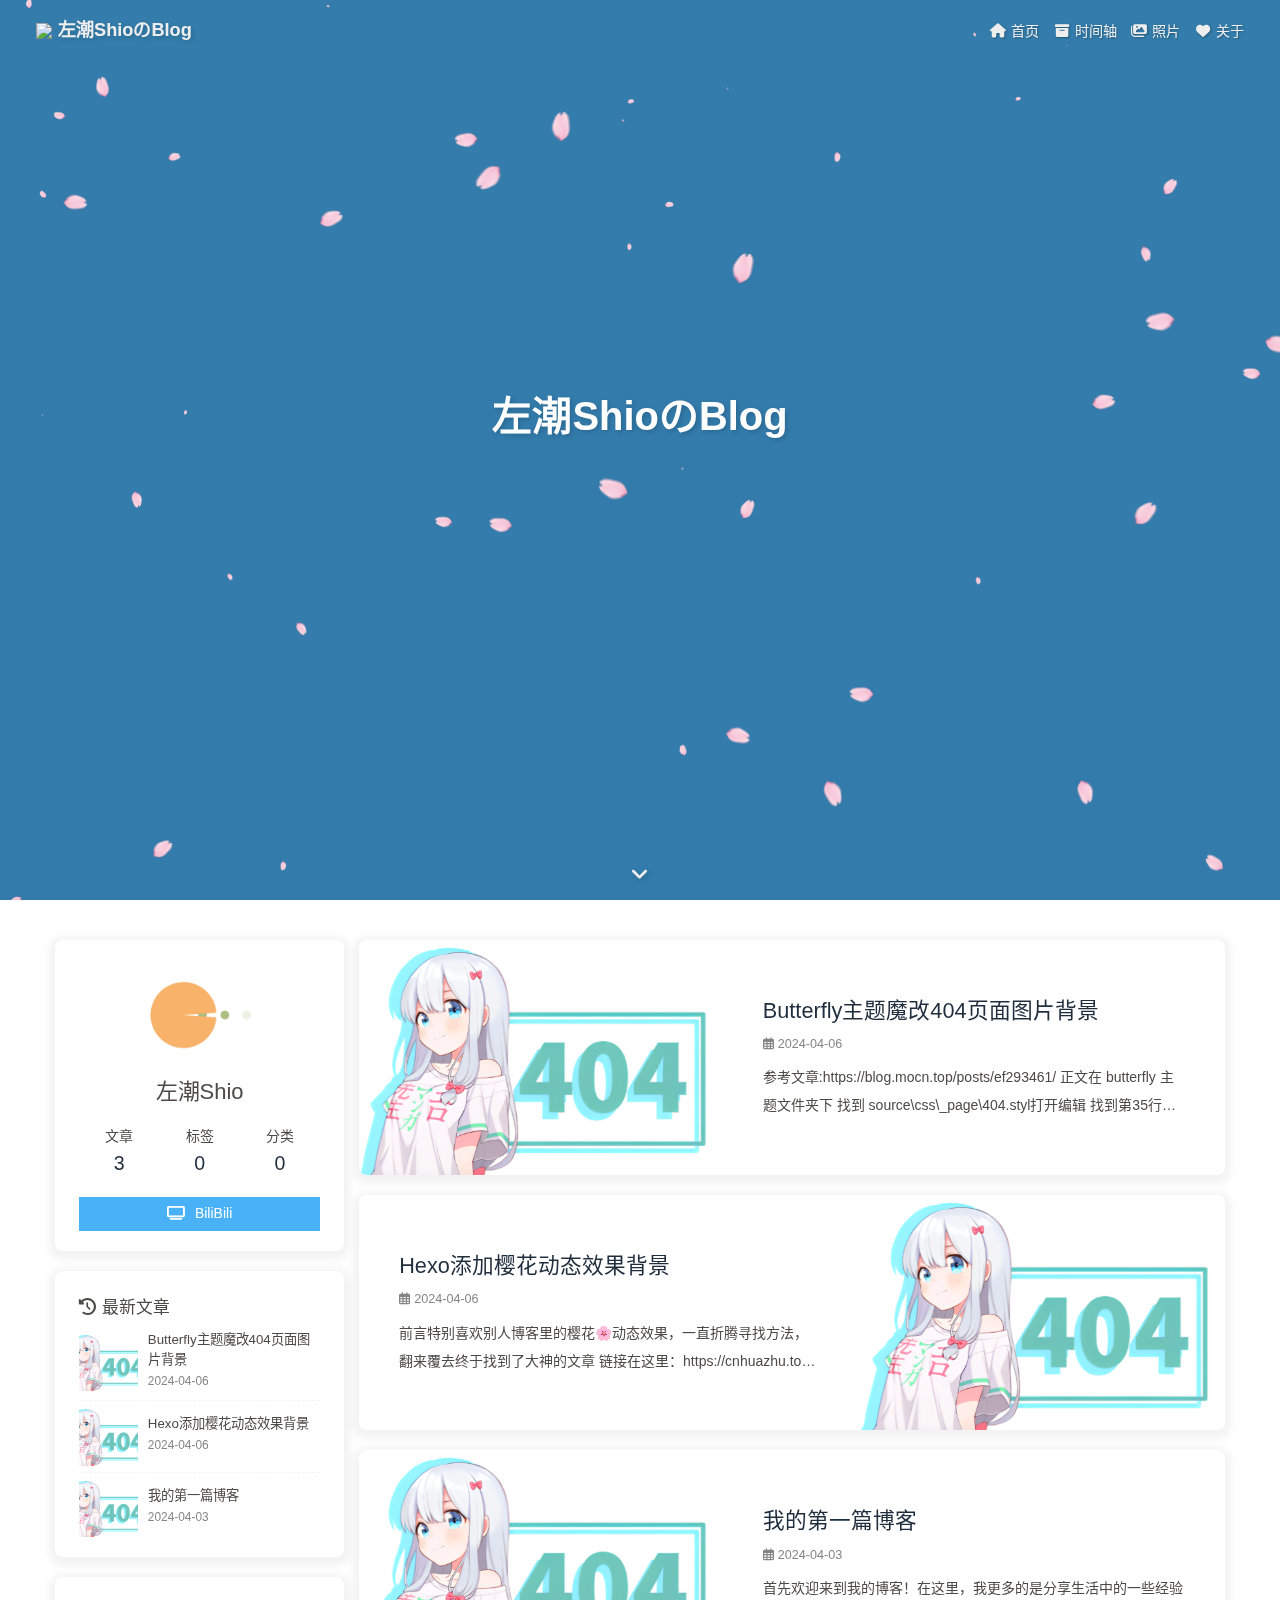
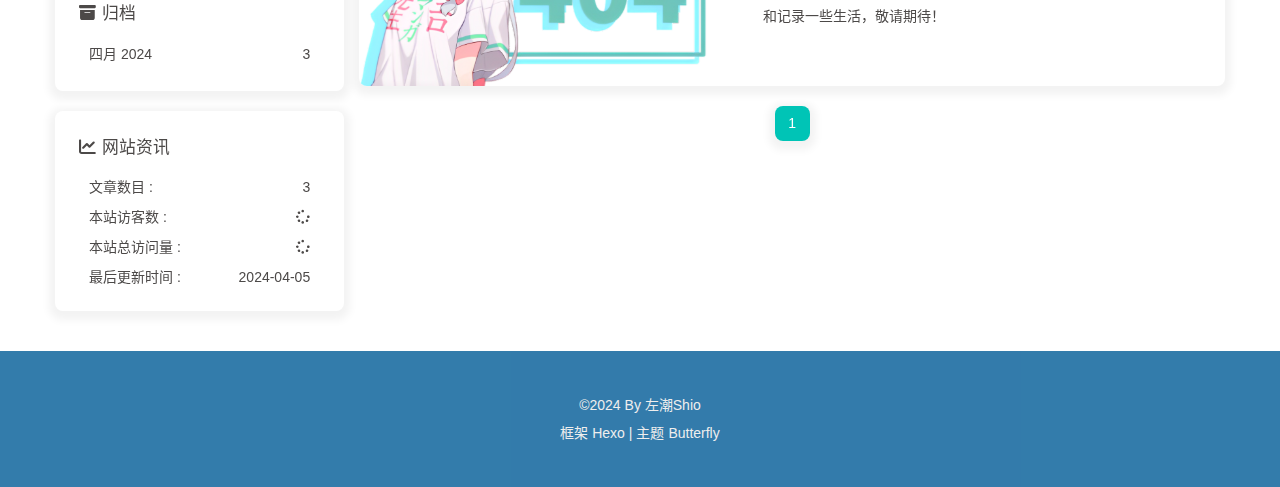
==== index.html @ baeac996 "Site updated: 2024-04-06 02:06:39" ====
<!DOCTYPE html><html lang="zh-CN" data-theme="light"><head><meta charset="UTF-8"><meta http-equiv="X-UA-Compatible" content="IE=edge"><meta name="viewport" content="width=device-width, initial-scale=1.0,viewport-fit=cover"><title>左潮ShioのBlog</title><meta name="author" content="左潮Shio"><meta name="copyright" content="左潮Shio"><meta name="format-detection" content="telephone=no"><meta name="theme-color" content="#ffffff"><meta property="og:type" content="website">
<meta property="og:title" content="左潮ShioのBlog">
<meta property="og:url" content="https://blog.zclove.top/index.html">
<meta property="og:site_name" content="左潮ShioのBlog">
<meta property="og:locale" content="zh_CN">
<meta property="og:image" content="https://cdn.jsdelivr.net/gh/zuochao44/blogimage@main/img/avatar2.jpg">
<meta property="article:author" content="左潮Shio">
<meta name="twitter:card" content="summary">
<meta name="twitter:image" content="https://cdn.jsdelivr.net/gh/zuochao44/blogimage@main/img/avatar2.jpg"><link rel="shortcut icon" href="https://cdn.jsdelivr.net/gh/zuochao44/blogimage@main/img/avatar.jpg"><link rel="canonical" href="https://blog.zclove.top/index.html"><link rel="preconnect" href="//cdn.jsdelivr.net"/><link rel="preconnect" href="//busuanzi.ibruce.info"/><link rel="stylesheet" href="/css/index.css?v=4.13.0"><link rel="stylesheet" href="https://cdn.jsdelivr.net/npm/@fortawesome/fontawesome-free@6.5.1/css/all.min.css"><link rel="stylesheet" href="https://cdn.jsdelivr.net/npm/@fancyapps/ui@5.0.33/dist/fancybox/fancybox.min.css" media="print" onload="this.media='all'"><script>const GLOBAL_CONFIG = {
  root: '/',
  algolia: undefined,
  localSearch: undefined,
  translate: undefined,
  noticeOutdate: undefined,
  highlight: {"plugin":"highlight.js","highlightCopy":true,"highlightLang":true,"highlightHeightLimit":false},
  copy: {
    success: '复制成功',
    error: '复制错误',
    noSupport: '浏览器不支持'
  },
  relativeDate: {
    homepage: false,
    post: false
  },
  runtime: '',
  dateSuffix: {
    just: '刚刚',
    min: '分钟前',
    hour: '小时前',
    day: '天前',
    month: '个月前'
  },
  copyright: undefined,
  lightbox: 'fancybox',
  Snackbar: undefined,
  infinitegrid: {
    js: 'https://cdn.jsdelivr.net/npm/@egjs/infinitegrid@4.11.1/dist/infinitegrid.min.js',
    buttonText: '加载更多'
  },
  isPhotoFigcaption: false,
  islazyload: false,
  isAnchor: false,
  percent: {
    toc: true,
    rightside: false,
  },
  autoDarkmode: false
}</script><script id="config-diff">var GLOBAL_CONFIG_SITE = {
  title: '左潮ShioのBlog',
  isPost: false,
  isHome: true,
  isHighlightShrink: false,
  isToc: false,
  postUpdate: '2024-04-06 02:06:10'
}</script><script>(win=>{
      win.saveToLocal = {
        set: (key, value, ttl) => {
          if (ttl === 0) return
          const now = Date.now()
          const expiry = now + ttl * 86400000
          const item = {
            value,
            expiry
          }
          localStorage.setItem(key, JSON.stringify(item))
        },
      
        get: key => {
          const itemStr = localStorage.getItem(key)
      
          if (!itemStr) {
            return undefined
          }
          const item = JSON.parse(itemStr)
          const now = Date.now()
      
          if (now > item.expiry) {
            localStorage.removeItem(key)
            return undefined
          }
          return item.value
        }
      }
    
      win.getScript = (url, attr = {}) => new Promise((resolve, reject) => {
        const script = document.createElement('script')
        script.src = url
        script.async = true
        script.onerror = reject
        script.onload = script.onreadystatechange = function() {
          const loadState = this.readyState
          if (loadState && loadState !== 'loaded' && loadState !== 'complete') return
          script.onload = script.onreadystatechange = null
          resolve()
        }

        Object.keys(attr).forEach(key => {
          script.setAttribute(key, attr[key])
        })

        document.head.appendChild(script)
      })
    
      win.getCSS = (url, id = false) => new Promise((resolve, reject) => {
        const link = document.createElement('link')
        link.rel = 'stylesheet'
        link.href = url
        if (id) link.id = id
        link.onerror = reject
        link.onload = link.onreadystatechange = function() {
          const loadState = this.readyState
          if (loadState && loadState !== 'loaded' && loadState !== 'complete') return
          link.onload = link.onreadystatechange = null
          resolve()
        }
        document.head.appendChild(link)
      })
    
      win.activateDarkMode = () => {
        document.documentElement.setAttribute('data-theme', 'dark')
        if (document.querySelector('meta[name="theme-color"]') !== null) {
          document.querySelector('meta[name="theme-color"]').setAttribute('content', '#0d0d0d')
        }
      }
      win.activateLightMode = () => {
        document.documentElement.setAttribute('data-theme', 'light')
        if (document.querySelector('meta[name="theme-color"]') !== null) {
          document.querySelector('meta[name="theme-color"]').setAttribute('content', '#ffffff')
        }
      }
      const t = saveToLocal.get('theme')
    
        if (t === 'dark') activateDarkMode()
        else if (t === 'light') activateLightMode()
      
      const asideStatus = saveToLocal.get('aside-status')
      if (asideStatus !== undefined) {
        if (asideStatus === 'hide') {
          document.documentElement.classList.add('hide-aside')
        } else {
          document.documentElement.classList.remove('hide-aside')
        }
      }
    
      const detectApple = () => {
        if(/iPad|iPhone|iPod|Macintosh/.test(navigator.userAgent)){
          document.documentElement.classList.add('apple')
        }
      }
      detectApple()
    })(window)</script><meta name="generator" content="Hexo 7.1.1"></head><body><div id="web_bg"></div><div id="sidebar"><div id="menu-mask"></div><div id="sidebar-menus"><div class="avatar-img is-center"><img src="https://cdn.jsdelivr.net/gh/zuochao44/blogimage@main/img/avatar2.jpg" onerror="onerror=null;src='/img/friend_404.gif'" alt="avatar"/></div><div class="sidebar-site-data site-data is-center"><a href="/archives/"><div class="headline">文章</div><div class="length-num">3</div></a><a href="/tags/"><div class="headline">标签</div><div class="length-num">0</div></a><a href="/categories/"><div class="headline">分类</div><div class="length-num">0</div></a></div><hr class="custom-hr"/><div class="menus_items"><div class="menus_item"><a class="site-page" href="/"><i class="fa-fw fas fa-home"></i><span> 首页</span></a></div><div class="menus_item"><a class="site-page" href="/archives/"><i class="fa-fw fas fa-archive"></i><span> 时间轴</span></a></div><div class="menus_item"><a class="site-page" href="/Gallery/"><i class="fa-fw fas fa-images"></i><span> 照片</span></a></div><div class="menus_item"><a class="site-page" href="/about/"><i class="fa-fw fas fa-heart"></i><span> 关于</span></a></div></div></div></div><div class="page" id="body-wrap"><header class="full_page" id="page-header" style="background-image: url('https://t.mwm.moe/ycy')"><nav id="nav"><span id="blog-info"><a href="/" title="左潮ShioのBlog"><img class="site-icon" src="https://cdn.jsdelivr.net/gh/zuochao44/blogimage@main/img/avatar.jpg"/><span class="site-name">左潮ShioのBlog</span></a></span><div id="menus"><div class="menus_items"><div class="menus_item"><a class="site-page" href="/"><i class="fa-fw fas fa-home"></i><span> 首页</span></a></div><div class="menus_item"><a class="site-page" href="/archives/"><i class="fa-fw fas fa-archive"></i><span> 时间轴</span></a></div><div class="menus_item"><a class="site-page" href="/Gallery/"><i class="fa-fw fas fa-images"></i><span> 照片</span></a></div><div class="menus_item"><a class="site-page" href="/about/"><i class="fa-fw fas fa-heart"></i><span> 关于</span></a></div></div><div id="toggle-menu"><a class="site-page" href="javascript:void(0);"><i class="fas fa-bars fa-fw"></i></a></div></div></nav><div id="site-info"><h1 id="site-title">左潮ShioのBlog</h1><div id="site-subtitle"><span id="subtitle"></span></div></div><div id="scroll-down"><i class="fas fa-angle-down scroll-down-effects"></i></div></header><main class="layout" id="content-inner"><div class="recent-posts" id="recent-posts"><div class="recent-post-item"><div class="post_cover left"><a href="/2024/04/06/2024-04-06-Butterfly%E4%B8%BB%E9%A2%98%E9%AD%94%E6%94%B9404%E9%A1%B5%E9%9D%A2%E5%9B%BE%E7%89%87%E8%83%8C%E6%99%AF/" title="Butterfly主题魔改404页面图片背景"><img class="post-bg" src="https://cdn.jsdelivr.net/gh/zuochao44/blogimage@main/img/404.png" onerror="this.onerror=null;this.src='/img/404.png'" alt="Butterfly主题魔改404页面图片背景"></a></div><div class="recent-post-info"><a class="article-title" href="/2024/04/06/2024-04-06-Butterfly%E4%B8%BB%E9%A2%98%E9%AD%94%E6%94%B9404%E9%A1%B5%E9%9D%A2%E5%9B%BE%E7%89%87%E8%83%8C%E6%99%AF/" title="Butterfly主题魔改404页面图片背景">Butterfly主题魔改404页面图片背景</a><div class="article-meta-wrap"><span class="post-meta-date"><i class="far fa-calendar-alt"></i><span class="article-meta-label">发表于</span><time datetime="2024-04-05T17:08:50.000Z" title="发表于 2024-04-06 01:08:50">2024-04-06</time></span></div><div class="content">参考文章:https://blog.mocn.top/posts/ef293461/
正文在 butterfly 主题文件夹下 找到 source\css\_page\404.styl打开编辑
找到第35行将 background-color: $theme-color改为 background-color: #ffffff
然后在\themes\butterfly\source\img中插入图片https://cdn.jsdelivr.net/gh/zuochao44/blogimage@main/img/404.png，命名为404

随后回到butterfly 主题_config.yml下，修改图片地址
1234error_404:  enable: true  subtitle: &#x27;Page Not Found&#x27;  background: /img/404.png

大功告成！
</div></div></div><div class="recent-post-item"><div class="post_cover right"><a href="/2024/04/06/2024-04-06-Hexo%E6%B7%BB%E5%8A%A0%E6%A8%B1%E8%8A%B1%E5%8A%A8%E6%80%81%E6%95%88%E6%9E%9C%E8%83%8C%E6%99%AF/" title="Hexo添加樱花动态效果背景"><img class="post-bg" src="https://tc.mwm.moe/i/1/2023/10/28/653c6dfc085ee.webp" onerror="this.onerror=null;this.src='/img/404.png'" alt="Hexo添加樱花动态效果背景"></a></div><div class="recent-post-info"><a class="article-title" href="/2024/04/06/2024-04-06-Hexo%E6%B7%BB%E5%8A%A0%E6%A8%B1%E8%8A%B1%E5%8A%A8%E6%80%81%E6%95%88%E6%9E%9C%E8%83%8C%E6%99%AF/" title="Hexo添加樱花动态效果背景">Hexo添加樱花动态效果背景</a><div class="article-meta-wrap"><span class="post-meta-date"><i class="far fa-calendar-alt"></i><span class="article-meta-label">发表于</span><time datetime="2024-04-05T16:10:50.000Z" title="发表于 2024-04-06 00:10:50">2024-04-06</time></span></div><div class="content">前言特别喜欢别人博客里的樱花🌸动态效果，一直折腾寻找方法，翻来覆去终于找到了大神的文章
链接在这里：https://cnhuazhu.top
操作在\themes\butterfly\source\js路径下创建一个sakura.js文件，在文件中添加如下代码：
[base64] stop, staticx;v ...</div></div></div><div class="recent-post-item"><div class="post_cover left"><a href="/2024/04/03/2024-04-03-%E6%88%91%E7%9A%84%E7%AC%AC%E4%B8%80%E7%AF%87%E5%8D%9A%E5%AE%A2/" title="我的第一篇博客"><img class="post-bg" src="https://tc.mwm.moe/i/1/2023/10/28/653c6e52b8a96.webp" onerror="this.onerror=null;this.src='/img/404.png'" alt="我的第一篇博客"></a></div><div class="recent-post-info"><a class="article-title" href="/2024/04/03/2024-04-03-%E6%88%91%E7%9A%84%E7%AC%AC%E4%B8%80%E7%AF%87%E5%8D%9A%E5%AE%A2/" title="我的第一篇博客">我的第一篇博客</a><div class="article-meta-wrap"><span class="post-meta-date"><i class="far fa-calendar-alt"></i><span class="article-meta-label">发表于</span><time datetime="2024-04-03T08:34:50.000Z" title="发表于 2024-04-03 16:34:50">2024-04-03</time></span></div><div class="content">首先欢迎来到我的博客！在这里，我更多的是分享生活中的一些经验和记录一些生活，敬请期待！
</div></div></div><nav id="pagination"><div class="pagination"><span class="page-number current">1</span></div></nav></div><div class="aside-content" id="aside-content"><div class="card-widget card-info"><div class="is-center"><div class="avatar-img"><img src="https://cdn.jsdelivr.net/gh/zuochao44/blogimage@main/img/avatar2.jpg" onerror="this.onerror=null;this.src='/img/friend_404.gif'" alt="avatar"/></div><div class="author-info__name">左潮Shio</div><div class="author-info__description"></div></div><div class="card-info-data site-data is-center"><a href="/archives/"><div class="headline">文章</div><div class="length-num">3</div></a><a href="/tags/"><div class="headline">标签</div><div class="length-num">0</div></a><a href="/categories/"><div class="headline">分类</div><div class="length-num">0</div></a></div><a id="card-info-btn" target="_blank" rel="noopener" href="https://space.bilibili.com/3493118852729680"><i class="fa-solid fa-tv"></i><span>BiliBili</span></a></div><div class="sticky_layout"><div class="card-widget card-recent-post"><div class="item-headline"><i class="fas fa-history"></i><span>最新文章</span></div><div class="aside-list"><div class="aside-list-item"><a class="thumbnail" href="/2024/04/06/2024-04-06-Butterfly%E4%B8%BB%E9%A2%98%E9%AD%94%E6%94%B9404%E9%A1%B5%E9%9D%A2%E5%9B%BE%E7%89%87%E8%83%8C%E6%99%AF/" title="Butterfly主题魔改404页面图片背景"><img src="https://cdn.jsdelivr.net/gh/zuochao44/blogimage@main/img/404.png" onerror="this.onerror=null;this.src='/img/404.png'" alt="Butterfly主题魔改404页面图片背景"/></a><div class="content"><a class="title" href="/2024/04/06/2024-04-06-Butterfly%E4%B8%BB%E9%A2%98%E9%AD%94%E6%94%B9404%E9%A1%B5%E9%9D%A2%E5%9B%BE%E7%89%87%E8%83%8C%E6%99%AF/" title="Butterfly主题魔改404页面图片背景">Butterfly主题魔改404页面图片背景</a><time datetime="2024-04-05T17:08:50.000Z" title="发表于 2024-04-06 01:08:50">2024-04-06</time></div></div><div class="aside-list-item"><a class="thumbnail" href="/2024/04/06/2024-04-06-Hexo%E6%B7%BB%E5%8A%A0%E6%A8%B1%E8%8A%B1%E5%8A%A8%E6%80%81%E6%95%88%E6%9E%9C%E8%83%8C%E6%99%AF/" title="Hexo添加樱花动态效果背景"><img src="https://tc.mwm.moe/i/1/2023/10/28/653c6dfc085ee.webp" onerror="this.onerror=null;this.src='/img/404.png'" alt="Hexo添加樱花动态效果背景"/></a><div class="content"><a class="title" href="/2024/04/06/2024-04-06-Hexo%E6%B7%BB%E5%8A%A0%E6%A8%B1%E8%8A%B1%E5%8A%A8%E6%80%81%E6%95%88%E6%9E%9C%E8%83%8C%E6%99%AF/" title="Hexo添加樱花动态效果背景">Hexo添加樱花动态效果背景</a><time datetime="2024-04-05T16:10:50.000Z" title="发表于 2024-04-06 00:10:50">2024-04-06</time></div></div><div class="aside-list-item"><a class="thumbnail" href="/2024/04/03/2024-04-03-%E6%88%91%E7%9A%84%E7%AC%AC%E4%B8%80%E7%AF%87%E5%8D%9A%E5%AE%A2/" title="我的第一篇博客"><img src="https://tc.mwm.moe/i/1/2023/10/28/653c6e52b8a96.webp" onerror="this.onerror=null;this.src='/img/404.png'" alt="我的第一篇博客"/></a><div class="content"><a class="title" href="/2024/04/03/2024-04-03-%E6%88%91%E7%9A%84%E7%AC%AC%E4%B8%80%E7%AF%87%E5%8D%9A%E5%AE%A2/" title="我的第一篇博客">我的第一篇博客</a><time datetime="2024-04-03T08:34:50.000Z" title="发表于 2024-04-03 16:34:50">2024-04-03</time></div></div></div></div><div class="card-widget card-archives"><div class="item-headline"><i class="fas fa-archive"></i><span>归档</span></div><ul class="card-archive-list"><li class="card-archive-list-item"><a class="card-archive-list-link" href="/archives/2024/04/"><span class="card-archive-list-date">四月 2024</span><span class="card-archive-list-count">3</span></a></li></ul></div><div class="card-widget card-webinfo"><div class="item-headline"><i class="fas fa-chart-line"></i><span>网站资讯</span></div><div class="webinfo"><div class="webinfo-item"><div class="item-name">文章数目 :</div><div class="item-count">3</div></div><div class="webinfo-item"><div class="item-name">本站访客数 :</div><div class="item-count" id="busuanzi_value_site_uv"><i class="fa-solid fa-spinner fa-spin"></i></div></div><div class="webinfo-item"><div class="item-name">本站总访问量 :</div><div class="item-count" id="busuanzi_value_site_pv"><i class="fa-solid fa-spinner fa-spin"></i></div></div><div class="webinfo-item"><div class="item-name">最后更新时间 :</div><div class="item-count" id="last-push-date" data-lastPushDate="2024-04-05T18:06:10.338Z"><i class="fa-solid fa-spinner fa-spin"></i></div></div></div></div></div></div></main><footer id="footer" style="background-image: url('https://t.mwm.moe/ycy')"><div id="footer-wrap"><div class="copyright">&copy;2024 By 左潮Shio</div><div class="framework-info"><span>框架 </span><a target="_blank" rel="noopener" href="https://hexo.io">Hexo</a><span class="footer-separator">|</span><span>主题 </span><a target="_blank" rel="noopener" href="https://github.com/jerryc127/hexo-theme-butterfly">Butterfly</a></div></div></footer></div><div id="rightside"><div id="rightside-config-hide"><button id="darkmode" type="button" title="浅色和深色模式转换"><i class="fas fa-adjust"></i></button><button id="hide-aside-btn" type="button" title="单栏和双栏切换"><i class="fas fa-arrows-alt-h"></i></button></div><div id="rightside-config-show"><button id="rightside-config" type="button" title="设置"><i class="fas fa-cog fa-spin"></i></button><button id="go-up" type="button" title="回到顶部"><span class="scroll-percent"></span><i class="fas fa-arrow-up"></i></button></div></div><div><script src="/js/utils.js?v=4.13.0"></script><script src="/js/main.js?v=4.13.0"></script><script src="https://cdn.jsdelivr.net/npm/@fancyapps/ui@5.0.33/dist/fancybox/fancybox.umd.min.js"></script><div class="js-pjax"><script>window.typedJSFn = {
  init: (str) => {
    window.typed = new Typed('#subtitle', Object.assign({
      strings: str,
      startDelay: 300,
      typeSpeed: 150,
      loop: true,
      backSpeed: 50,
    }, ))
  },
  run: (subtitleType) => {
    if (true) {
      if (typeof Typed === 'function') {
        subtitleType()
      } else {
        getScript('https://cdn.jsdelivr.net/npm/typed.js@2.1.0/dist/typed.umd.min.js').then(subtitleType)
      }
    } else {
      subtitleType()
    }
  }
}
</script><script>function subtitleType () {
  if (true) {
    typedJSFn.init(["今まで生きてきで，今が一番幸せかもしれない","红茶的温度和女人心在任何时代都是难以琢磨呢","追寻只是因为无法抓获，想要触碰，只是因为知道自己触碰不到","梦是现实的延续，现实是梦的终结"])
  } else {
    document.getElementById("subtitle").textContent = "今まで生きてきで，今が一番幸せかもしれない"
  }
}
typedJSFn.run(subtitleType)</script></div><div class="aplayer no-destroy" data-id="9687117370" data-server="netease" data-type="playlist" data-fixed="true" data-mini="true" data-listFolded="false" data-order="random" data-preload="none" data-autoplay="false" muted></div><script src="/js/sakura.js"></script><link rel="stylesheet" href="https://cdn.jsdelivr.net/npm/aplayer@1.10.1/dist/APlayer.min.css" media="print" onload="this.media='all'"><script src="https://cdn.jsdelivr.net/npm/aplayer@1.10.1/dist/APlayer.min.js"></script><script src="https://cdn.jsdelivr.net/npm/butterfly-extsrc@1.1.3/metingjs/dist/Meting.min.js"></script><script src="https://cdn.jsdelivr.net/npm/pjax@0.2.8/pjax.min.js"></script><script>let pjaxSelectors = ["head > title","#config-diff","#body-wrap","#rightside-config-hide","#rightside-config-show",".js-pjax"]

var pjax = new Pjax({
  elements: 'a:not([target="_blank"])',
  selectors: pjaxSelectors,
  cacheBust: false,
  analytics: false,
  scrollRestoration: false
})

document.addEventListener('pjax:send', function () {

  // removeEventListener
  btf.removeGlobalFnEvent('pjax')
  btf.removeGlobalFnEvent('themeChange')

  document.getElementById('rightside').classList.remove('rightside-show')
  
  if (window.aplayers) {
    for (let i = 0; i < window.aplayers.length; i++) {
      if (!window.aplayers[i].options.fixed) {
        window.aplayers[i].destroy()
      }
    }
  }

  typeof typed === 'object' && typed.destroy()

  //reset readmode
  const $bodyClassList = document.body.classList
  $bodyClassList.contains('read-mode') && $bodyClassList.remove('read-mode')

  typeof disqusjs === 'object' && disqusjs.destroy()
})

document.addEventListener('pjax:complete', function () {
  window.refreshFn()

  document.querySelectorAll('script[data-pjax]').forEach(item => {
    const newScript = document.createElement('script')
    const content = item.text || item.textContent || item.innerHTML || ""
    Array.from(item.attributes).forEach(attr => newScript.setAttribute(attr.name, attr.value))
    newScript.appendChild(document.createTextNode(content))
    item.parentNode.replaceChild(newScript, item)
  })

  GLOBAL_CONFIG.islazyload && window.lazyLoadInstance.update()

  typeof panguInit === 'function' && panguInit()

  // google analytics
  typeof gtag === 'function' && gtag('config', '', {'page_path': window.location.pathname});

  // baidu analytics
  typeof _hmt === 'object' && _hmt.push(['_trackPageview',window.location.pathname]);

  typeof loadMeting === 'function' && document.getElementsByClassName('aplayer').length && loadMeting()

  // prismjs
  typeof Prism === 'object' && Prism.highlightAll()
})

document.addEventListener('pjax:error', e => {
  if (e.request.status === 404) {
    pjax.loadUrl('/404.html')
  }
})</script><script async data-pjax src="//busuanzi.ibruce.info/busuanzi/2.3/busuanzi.pure.mini.js"></script></div></body></html>
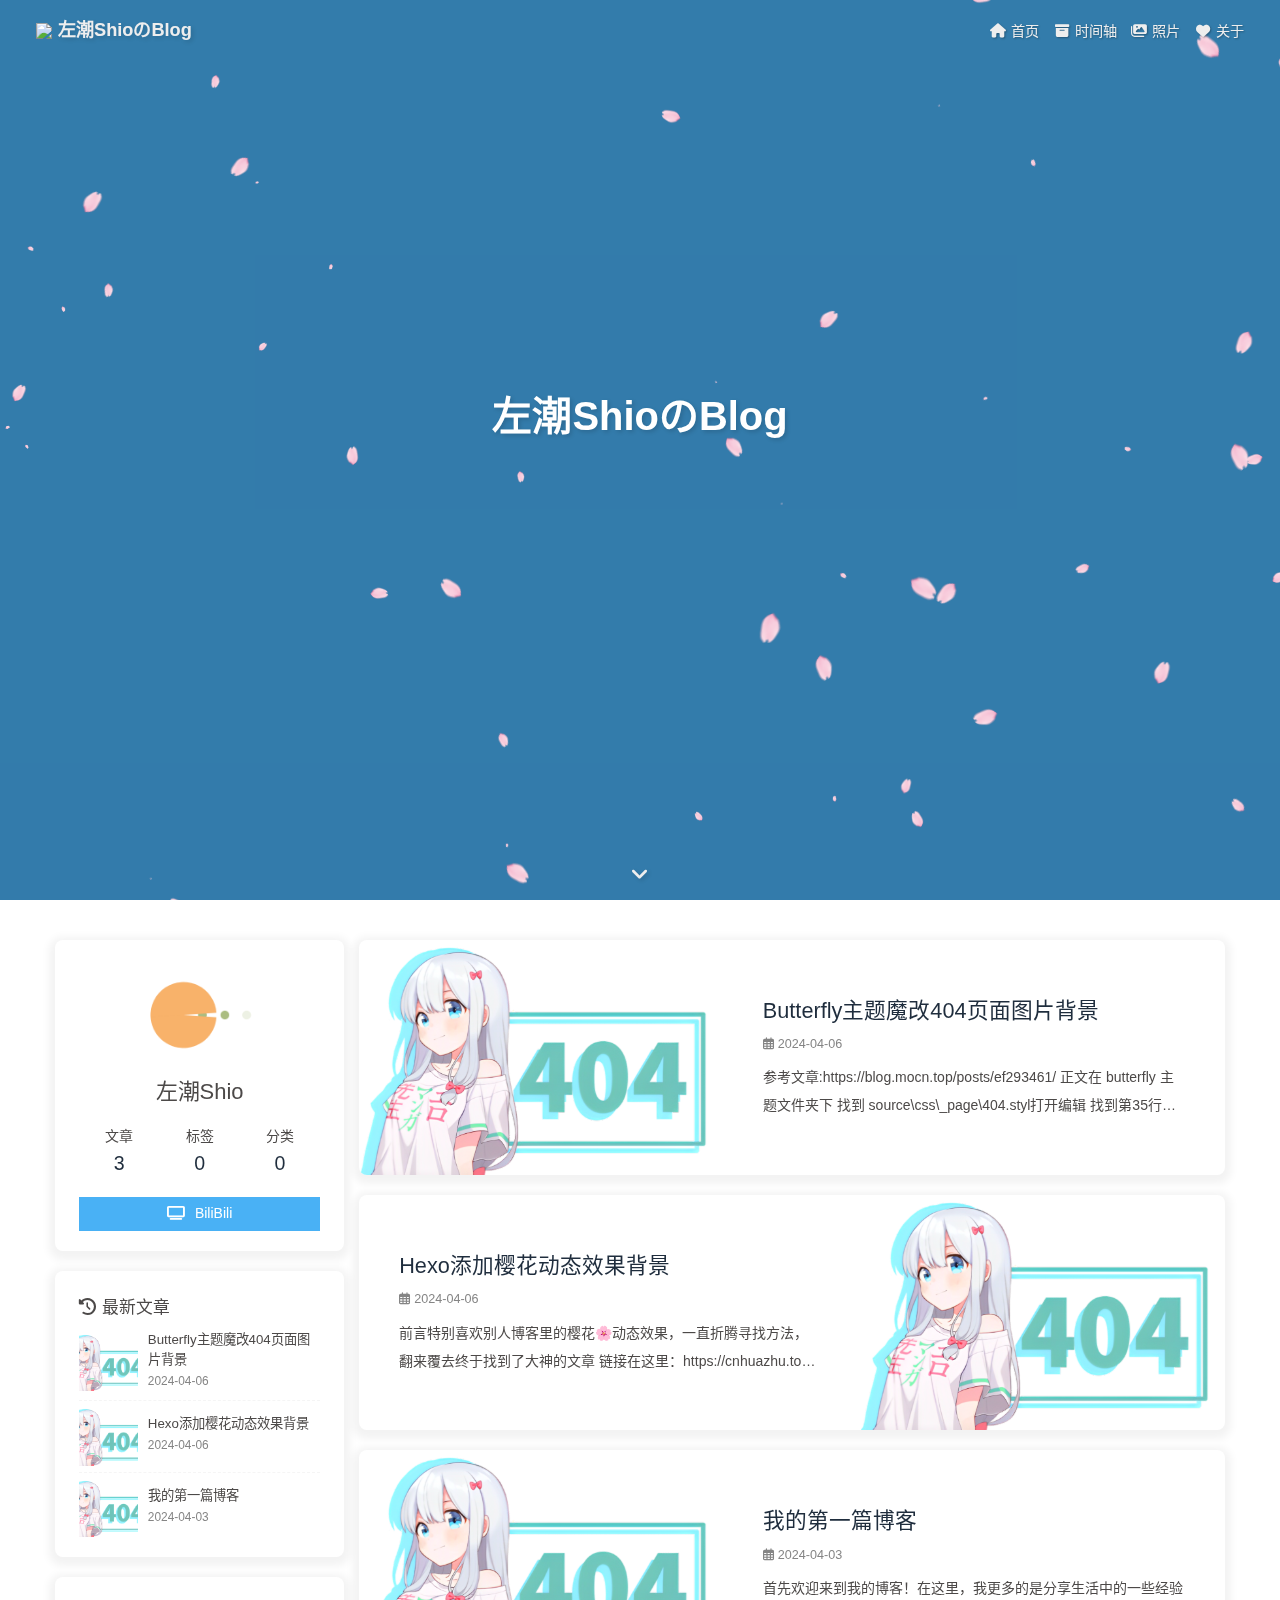
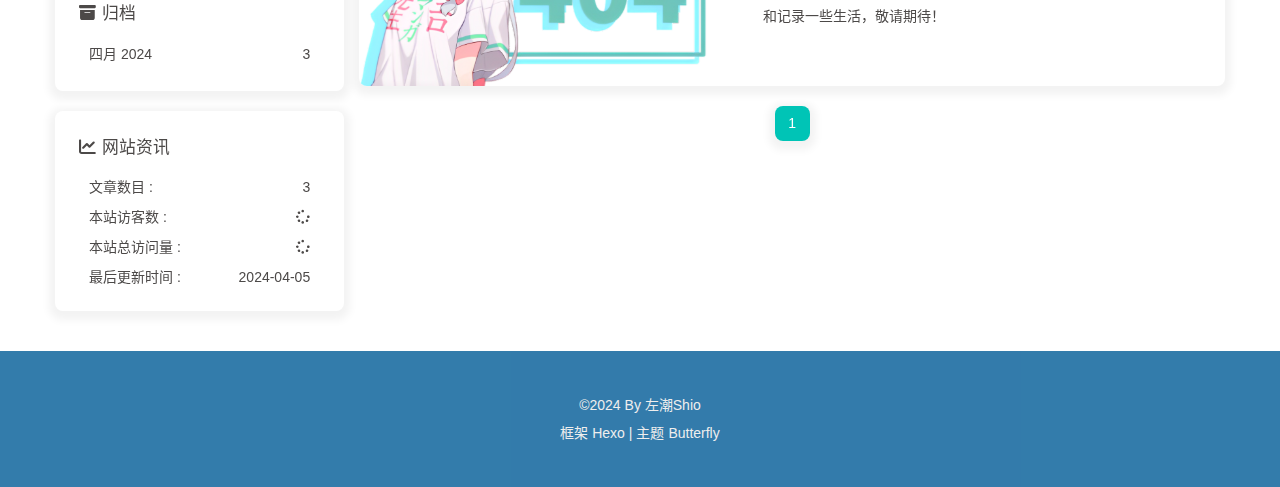
==== commit 7d3c70d1: "Site updated: 2024-04-06 04:16:22" ====
--- a/index.html
+++ b/index.html
@@ -51,7 +51,7 @@
   isHome: true,
   isHighlightShrink: false,
   isToc: false,
-  postUpdate: '2024-04-06 02:06:10'
+  postUpdate: '2024-04-06 04:16:19'
 }</script><script>(win=>{
       win.saveToLocal = {
         set: (key, value, ttl) => {
@@ -161,7 +161,7 @@
 链接在这里：https://cnhuazhu.top
 操作在\themes\butterfly\source\js路径下创建一个sakura.js文件，在文件中添加如下代码：
 [base64] stop, staticx;v ...</div></div></div><div class="recent-post-item"><div class="post_cover left"><a href="/2024/04/03/2024-04-03-%E6%88%91%E7%9A%84%E7%AC%AC%E4%B8%80%E7%AF%87%E5%8D%9A%E5%AE%A2/" title="我的第一篇博客"><img class="post-bg" src="https://tc.mwm.moe/i/1/2023/10/28/653c6e52b8a96.webp" onerror="this.onerror=null;this.src='/img/404.png'" alt="我的第一篇博客"></a></div><div class="recent-post-info"><a class="article-title" href="/2024/04/03/2024-04-03-%E6%88%91%E7%9A%84%E7%AC%AC%E4%B8%80%E7%AF%87%E5%8D%9A%E5%AE%A2/" title="我的第一篇博客">我的第一篇博客</a><div class="article-meta-wrap"><span class="post-meta-date"><i class="far fa-calendar-alt"></i><span class="article-meta-label">发表于</span><time datetime="2024-04-03T08:34:50.000Z" title="发表于 2024-04-03 16:34:50">2024-04-03</time></span></div><div class="content">首先欢迎来到我的博客！在这里，我更多的是分享生活中的一些经验和记录一些生活，敬请期待！
-</div></div></div><nav id="pagination"><div class="pagination"><span class="page-number current">1</span></div></nav></div><div class="aside-content" id="aside-content"><div class="card-widget card-info"><div class="is-center"><div class="avatar-img"><img src="https://cdn.jsdelivr.net/gh/zuochao44/blogimage@main/img/avatar2.jpg" onerror="this.onerror=null;this.src='/img/friend_404.gif'" alt="avatar"/></div><div class="author-info__name">左潮Shio</div><div class="author-info__description"></div></div><div class="card-info-data site-data is-center"><a href="/archives/"><div class="headline">文章</div><div class="length-num">3</div></a><a href="/tags/"><div class="headline">标签</div><div class="length-num">0</div></a><a href="/categories/"><div class="headline">分类</div><div class="length-num">0</div></a></div><a id="card-info-btn" target="_blank" rel="noopener" href="https://space.bilibili.com/3493118852729680"><i class="fa-solid fa-tv"></i><span>BiliBili</span></a></div><div class="sticky_layout"><div class="card-widget card-recent-post"><div class="item-headline"><i class="fas fa-history"></i><span>最新文章</span></div><div class="aside-list"><div class="aside-list-item"><a class="thumbnail" href="/2024/04/06/2024-04-06-Butterfly%E4%B8%BB%E9%A2%98%E9%AD%94%E6%94%B9404%E9%A1%B5%E9%9D%A2%E5%9B%BE%E7%89%87%E8%83%8C%E6%99%AF/" title="Butterfly主题魔改404页面图片背景"><img src="https://cdn.jsdelivr.net/gh/zuochao44/blogimage@main/img/404.png" onerror="this.onerror=null;this.src='/img/404.png'" alt="Butterfly主题魔改404页面图片背景"/></a><div class="content"><a class="title" href="/2024/04/06/2024-04-06-Butterfly%E4%B8%BB%E9%A2%98%E9%AD%94%E6%94%B9404%E9%A1%B5%E9%9D%A2%E5%9B%BE%E7%89%87%E8%83%8C%E6%99%AF/" title="Butterfly主题魔改404页面图片背景">Butterfly主题魔改404页面图片背景</a><time datetime="2024-04-05T17:08:50.000Z" title="发表于 2024-04-06 01:08:50">2024-04-06</time></div></div><div class="aside-list-item"><a class="thumbnail" href="/2024/04/06/2024-04-06-Hexo%E6%B7%BB%E5%8A%A0%E6%A8%B1%E8%8A%B1%E5%8A%A8%E6%80%81%E6%95%88%E6%9E%9C%E8%83%8C%E6%99%AF/" title="Hexo添加樱花动态效果背景"><img src="https://tc.mwm.moe/i/1/2023/10/28/653c6dfc085ee.webp" onerror="this.onerror=null;this.src='/img/404.png'" alt="Hexo添加樱花动态效果背景"/></a><div class="content"><a class="title" href="/2024/04/06/2024-04-06-Hexo%E6%B7%BB%E5%8A%A0%E6%A8%B1%E8%8A%B1%E5%8A%A8%E6%80%81%E6%95%88%E6%9E%9C%E8%83%8C%E6%99%AF/" title="Hexo添加樱花动态效果背景">Hexo添加樱花动态效果背景</a><time datetime="2024-04-05T16:10:50.000Z" title="发表于 2024-04-06 00:10:50">2024-04-06</time></div></div><div class="aside-list-item"><a class="thumbnail" href="/2024/04/03/2024-04-03-%E6%88%91%E7%9A%84%E7%AC%AC%E4%B8%80%E7%AF%87%E5%8D%9A%E5%AE%A2/" title="我的第一篇博客"><img src="https://tc.mwm.moe/i/1/2023/10/28/653c6e52b8a96.webp" onerror="this.onerror=null;this.src='/img/404.png'" alt="我的第一篇博客"/></a><div class="content"><a class="title" href="/2024/04/03/2024-04-03-%E6%88%91%E7%9A%84%E7%AC%AC%E4%B8%80%E7%AF%87%E5%8D%9A%E5%AE%A2/" title="我的第一篇博客">我的第一篇博客</a><time datetime="2024-04-03T08:34:50.000Z" title="发表于 2024-04-03 16:34:50">2024-04-03</time></div></div></div></div><div class="card-widget card-archives"><div class="item-headline"><i class="fas fa-archive"></i><span>归档</span></div><ul class="card-archive-list"><li class="card-archive-list-item"><a class="card-archive-list-link" href="/archives/2024/04/"><span class="card-archive-list-date">四月 2024</span><span class="card-archive-list-count">3</span></a></li></ul></div><div class="card-widget card-webinfo"><div class="item-headline"><i class="fas fa-chart-line"></i><span>网站资讯</span></div><div class="webinfo"><div class="webinfo-item"><div class="item-name">文章数目 :</div><div class="item-count">3</div></div><div class="webinfo-item"><div class="item-name">本站访客数 :</div><div class="item-count" id="busuanzi_value_site_uv"><i class="fa-solid fa-spinner fa-spin"></i></div></div><div class="webinfo-item"><div class="item-name">本站总访问量 :</div><div class="item-count" id="busuanzi_value_site_pv"><i class="fa-solid fa-spinner fa-spin"></i></div></div><div class="webinfo-item"><div class="item-name">最后更新时间 :</div><div class="item-count" id="last-push-date" data-lastPushDate="2024-04-05T18:06:10.338Z"><i class="fa-solid fa-spinner fa-spin"></i></div></div></div></div></div></div></main><footer id="footer" style="background-image: url('https://t.mwm.moe/ycy')"><div id="footer-wrap"><div class="copyright">&copy;2024 By 左潮Shio</div><div class="framework-info"><span>框架 </span><a target="_blank" rel="noopener" href="https://hexo.io">Hexo</a><span class="footer-separator">|</span><span>主题 </span><a target="_blank" rel="noopener" href="https://github.com/jerryc127/hexo-theme-butterfly">Butterfly</a></div></div></footer></div><div id="rightside"><div id="rightside-config-hide"><button id="darkmode" type="button" title="浅色和深色模式转换"><i class="fas fa-adjust"></i></button><button id="hide-aside-btn" type="button" title="单栏和双栏切换"><i class="fas fa-arrows-alt-h"></i></button></div><div id="rightside-config-show"><button id="rightside-config" type="button" title="设置"><i class="fas fa-cog fa-spin"></i></button><button id="go-up" type="button" title="回到顶部"><span class="scroll-percent"></span><i class="fas fa-arrow-up"></i></button></div></div><div><script src="/js/utils.js?v=4.13.0"></script><script src="/js/main.js?v=4.13.0"></script><script src="https://cdn.jsdelivr.net/npm/@fancyapps/ui@5.0.33/dist/fancybox/fancybox.umd.min.js"></script><div class="js-pjax"><script>window.typedJSFn = {
+</div></div></div><nav id="pagination"><div class="pagination"><span class="page-number current">1</span></div></nav></div><div class="aside-content" id="aside-content"><div class="card-widget card-info"><div class="is-center"><div class="avatar-img"><img src="https://cdn.jsdelivr.net/gh/zuochao44/blogimage@main/img/avatar2.jpg" onerror="this.onerror=null;this.src='/img/friend_404.gif'" alt="avatar"/></div><div class="author-info__name">左潮Shio</div><div class="author-info__description"></div></div><div class="card-info-data site-data is-center"><a href="/archives/"><div class="headline">文章</div><div class="length-num">3</div></a><a href="/tags/"><div class="headline">标签</div><div class="length-num">0</div></a><a href="/categories/"><div class="headline">分类</div><div class="length-num">0</div></a></div><a id="card-info-btn" target="_blank" rel="noopener" href="https://space.bilibili.com/3493118852729680"><i class="fa-solid fa-tv"></i><span>BiliBili</span></a></div><div class="sticky_layout"><div class="card-widget card-recent-post"><div class="item-headline"><i class="fas fa-history"></i><span>最新文章</span></div><div class="aside-list"><div class="aside-list-item"><a class="thumbnail" href="/2024/04/06/2024-04-06-Butterfly%E4%B8%BB%E9%A2%98%E9%AD%94%E6%94%B9404%E9%A1%B5%E9%9D%A2%E5%9B%BE%E7%89%87%E8%83%8C%E6%99%AF/" title="Butterfly主题魔改404页面图片背景"><img src="https://cdn.jsdelivr.net/gh/zuochao44/blogimage@main/img/404.png" onerror="this.onerror=null;this.src='/img/404.png'" alt="Butterfly主题魔改404页面图片背景"/></a><div class="content"><a class="title" href="/2024/04/06/2024-04-06-Butterfly%E4%B8%BB%E9%A2%98%E9%AD%94%E6%94%B9404%E9%A1%B5%E9%9D%A2%E5%9B%BE%E7%89%87%E8%83%8C%E6%99%AF/" title="Butterfly主题魔改404页面图片背景">Butterfly主题魔改404页面图片背景</a><time datetime="2024-04-05T17:08:50.000Z" title="发表于 2024-04-06 01:08:50">2024-04-06</time></div></div><div class="aside-list-item"><a class="thumbnail" href="/2024/04/06/2024-04-06-Hexo%E6%B7%BB%E5%8A%A0%E6%A8%B1%E8%8A%B1%E5%8A%A8%E6%80%81%E6%95%88%E6%9E%9C%E8%83%8C%E6%99%AF/" title="Hexo添加樱花动态效果背景"><img src="https://tc.mwm.moe/i/1/2023/10/28/653c6dfc085ee.webp" onerror="this.onerror=null;this.src='/img/404.png'" alt="Hexo添加樱花动态效果背景"/></a><div class="content"><a class="title" href="/2024/04/06/2024-04-06-Hexo%E6%B7%BB%E5%8A%A0%E6%A8%B1%E8%8A%B1%E5%8A%A8%E6%80%81%E6%95%88%E6%9E%9C%E8%83%8C%E6%99%AF/" title="Hexo添加樱花动态效果背景">Hexo添加樱花动态效果背景</a><time datetime="2024-04-05T16:10:50.000Z" title="发表于 2024-04-06 00:10:50">2024-04-06</time></div></div><div class="aside-list-item"><a class="thumbnail" href="/2024/04/03/2024-04-03-%E6%88%91%E7%9A%84%E7%AC%AC%E4%B8%80%E7%AF%87%E5%8D%9A%E5%AE%A2/" title="我的第一篇博客"><img src="https://tc.mwm.moe/i/1/2023/10/28/653c6e52b8a96.webp" onerror="this.onerror=null;this.src='/img/404.png'" alt="我的第一篇博客"/></a><div class="content"><a class="title" href="/2024/04/03/2024-04-03-%E6%88%91%E7%9A%84%E7%AC%AC%E4%B8%80%E7%AF%87%E5%8D%9A%E5%AE%A2/" title="我的第一篇博客">我的第一篇博客</a><time datetime="2024-04-03T08:34:50.000Z" title="发表于 2024-04-03 16:34:50">2024-04-03</time></div></div></div></div><div class="card-widget card-archives"><div class="item-headline"><i class="fas fa-archive"></i><span>归档</span></div><ul class="card-archive-list"><li class="card-archive-list-item"><a class="card-archive-list-link" href="/archives/2024/04/"><span class="card-archive-list-date">四月 2024</span><span class="card-archive-list-count">3</span></a></li></ul></div><div class="card-widget card-webinfo"><div class="item-headline"><i class="fas fa-chart-line"></i><span>网站资讯</span></div><div class="webinfo"><div class="webinfo-item"><div class="item-name">文章数目 :</div><div class="item-count">3</div></div><div class="webinfo-item"><div class="item-name">本站访客数 :</div><div class="item-count" id="busuanzi_value_site_uv"><i class="fa-solid fa-spinner fa-spin"></i></div></div><div class="webinfo-item"><div class="item-name">本站总访问量 :</div><div class="item-count" id="busuanzi_value_site_pv"><i class="fa-solid fa-spinner fa-spin"></i></div></div><div class="webinfo-item"><div class="item-name">最后更新时间 :</div><div class="item-count" id="last-push-date" data-lastPushDate="2024-04-05T20:16:19.564Z"><i class="fa-solid fa-spinner fa-spin"></i></div></div></div></div></div></div></main><footer id="footer" style="background-image: url('https://t.mwm.moe/ycy')"><div id="footer-wrap"><div class="copyright">&copy;2024 By 左潮Shio</div><div class="framework-info"><span>框架 </span><a target="_blank" rel="noopener" href="https://hexo.io">Hexo</a><span class="footer-separator">|</span><span>主题 </span><a target="_blank" rel="noopener" href="https://github.com/jerryc127/hexo-theme-butterfly">Butterfly</a></div></div></footer></div><div id="rightside"><div id="rightside-config-hide"><button id="darkmode" type="button" title="浅色和深色模式转换"><i class="fas fa-adjust"></i></button><button id="hide-aside-btn" type="button" title="单栏和双栏切换"><i class="fas fa-arrows-alt-h"></i></button></div><div id="rightside-config-show"><button id="rightside-config" type="button" title="设置"><i class="fas fa-cog fa-spin"></i></button><button id="go-up" type="button" title="回到顶部"><span class="scroll-percent"></span><i class="fas fa-arrow-up"></i></button></div></div><div><script src="/js/utils.js?v=4.13.0"></script><script src="/js/main.js?v=4.13.0"></script><script src="https://cdn.jsdelivr.net/npm/@fancyapps/ui@5.0.33/dist/fancybox/fancybox.umd.min.js"></script><div class="js-pjax"><script>window.typedJSFn = {
   init: (str) => {
     window.typed = new Typed('#subtitle', Object.assign({
       strings: str,
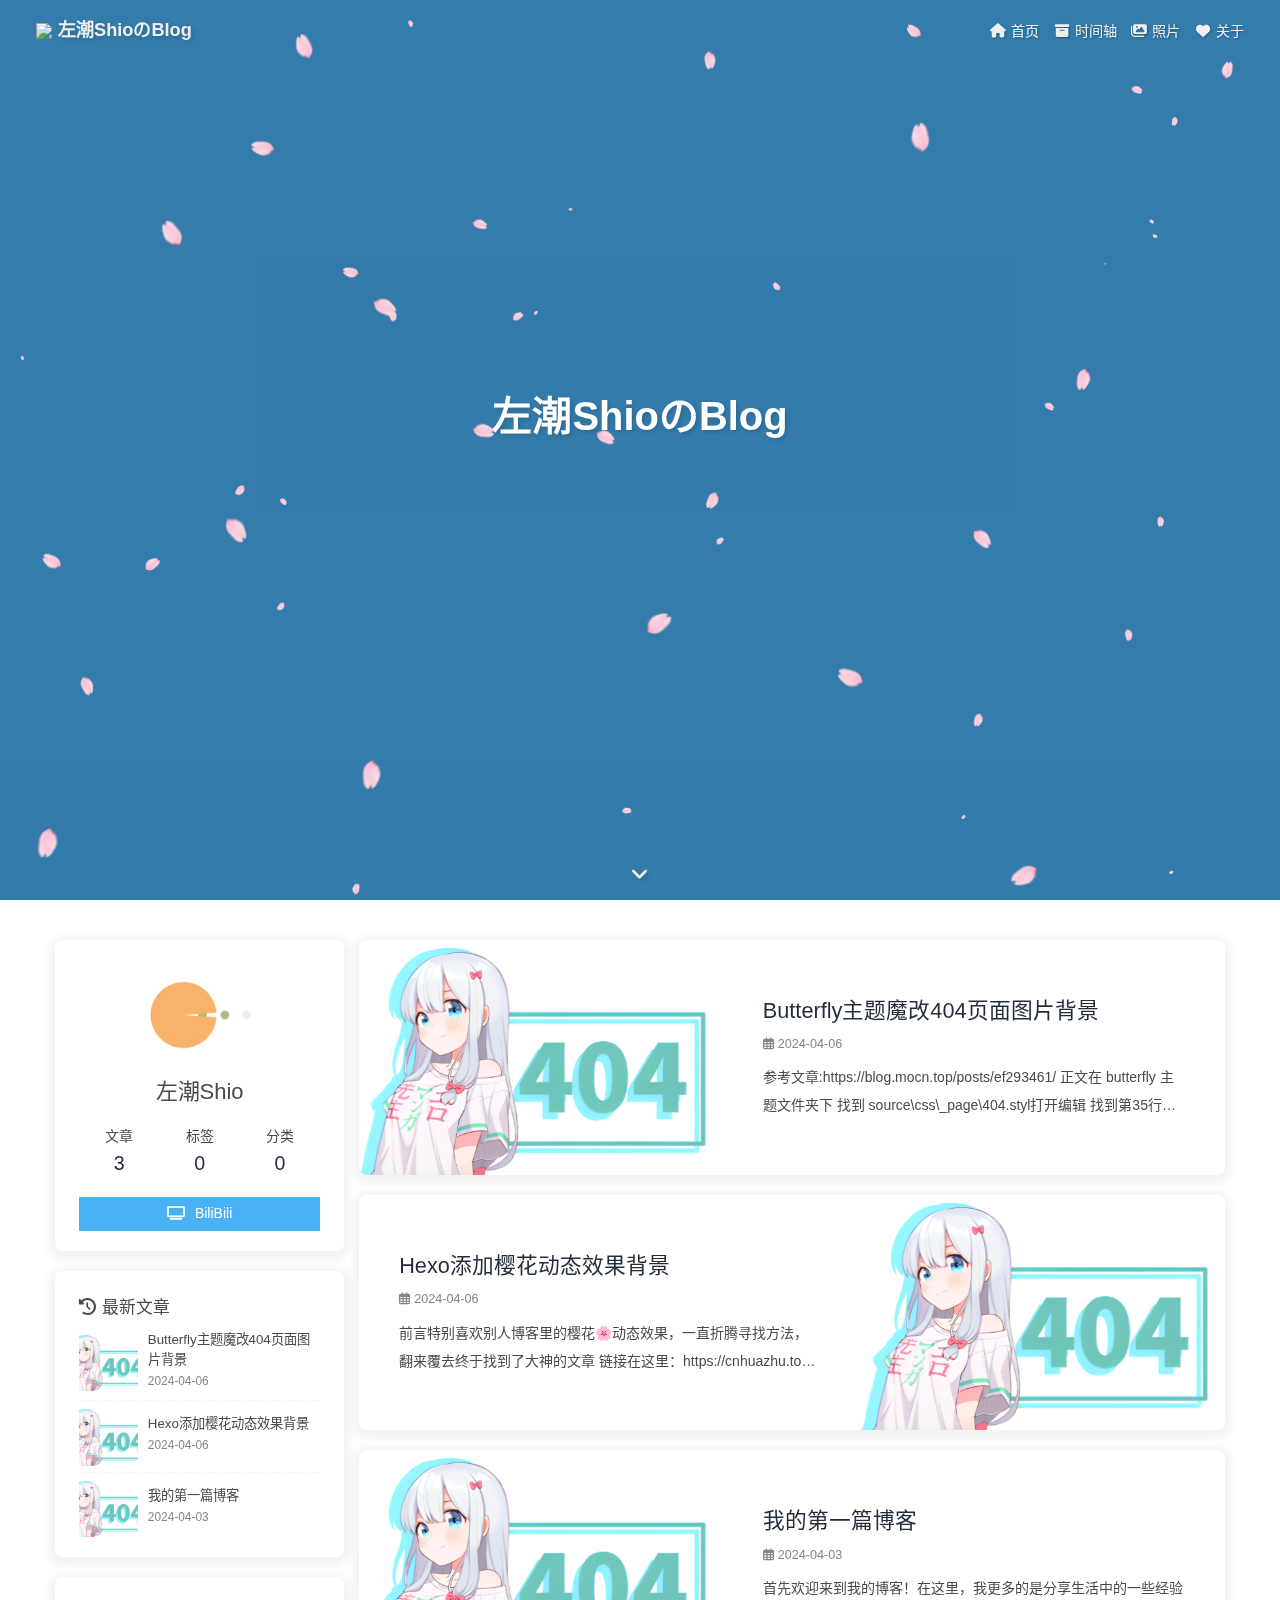
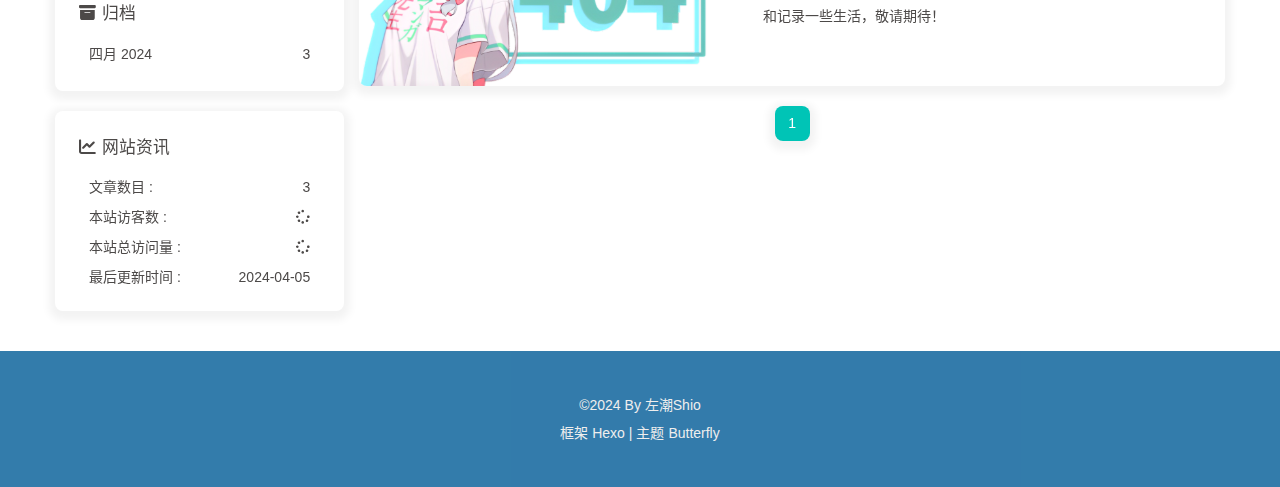
==== commit d29eea05: "Site updated: 2024-04-06 04:18:14" ====
--- a/index.html
+++ b/index.html
@@ -51,7 +51,7 @@
   isHome: true,
   isHighlightShrink: false,
   isToc: false,
-  postUpdate: '2024-04-06 04:16:19'
+  postUpdate: '2024-04-06 04:18:10'
 }</script><script>(win=>{
       win.saveToLocal = {
         set: (key, value, ttl) => {
@@ -161,7 +161,7 @@
 链接在这里：https://cnhuazhu.top
 操作在\themes\butterfly\source\js路径下创建一个sakura.js文件，在文件中添加如下代码：
 [base64] stop, staticx;v ...</div></div></div><div class="recent-post-item"><div class="post_cover left"><a href="/2024/04/03/2024-04-03-%E6%88%91%E7%9A%84%E7%AC%AC%E4%B8%80%E7%AF%87%E5%8D%9A%E5%AE%A2/" title="我的第一篇博客"><img class="post-bg" src="https://tc.mwm.moe/i/1/2023/10/28/653c6e52b8a96.webp" onerror="this.onerror=null;this.src='/img/404.png'" alt="我的第一篇博客"></a></div><div class="recent-post-info"><a class="article-title" href="/2024/04/03/2024-04-03-%E6%88%91%E7%9A%84%E7%AC%AC%E4%B8%80%E7%AF%87%E5%8D%9A%E5%AE%A2/" title="我的第一篇博客">我的第一篇博客</a><div class="article-meta-wrap"><span class="post-meta-date"><i class="far fa-calendar-alt"></i><span class="article-meta-label">发表于</span><time datetime="2024-04-03T08:34:50.000Z" title="发表于 2024-04-03 16:34:50">2024-04-03</time></span></div><div class="content">首先欢迎来到我的博客！在这里，我更多的是分享生活中的一些经验和记录一些生活，敬请期待！
-</div></div></div><nav id="pagination"><div class="pagination"><span class="page-number current">1</span></div></nav></div><div class="aside-content" id="aside-content"><div class="card-widget card-info"><div class="is-center"><div class="avatar-img"><img src="https://cdn.jsdelivr.net/gh/zuochao44/blogimage@main/img/avatar2.jpg" onerror="this.onerror=null;this.src='/img/friend_404.gif'" alt="avatar"/></div><div class="author-info__name">左潮Shio</div><div class="author-info__description"></div></div><div class="card-info-data site-data is-center"><a href="/archives/"><div class="headline">文章</div><div class="length-num">3</div></a><a href="/tags/"><div class="headline">标签</div><div class="length-num">0</div></a><a href="/categories/"><div class="headline">分类</div><div class="length-num">0</div></a></div><a id="card-info-btn" target="_blank" rel="noopener" href="https://space.bilibili.com/3493118852729680"><i class="fa-solid fa-tv"></i><span>BiliBili</span></a></div><div class="sticky_layout"><div class="card-widget card-recent-post"><div class="item-headline"><i class="fas fa-history"></i><span>最新文章</span></div><div class="aside-list"><div class="aside-list-item"><a class="thumbnail" href="/2024/04/06/2024-04-06-Butterfly%E4%B8%BB%E9%A2%98%E9%AD%94%E6%94%B9404%E9%A1%B5%E9%9D%A2%E5%9B%BE%E7%89%87%E8%83%8C%E6%99%AF/" title="Butterfly主题魔改404页面图片背景"><img src="https://cdn.jsdelivr.net/gh/zuochao44/blogimage@main/img/404.png" onerror="this.onerror=null;this.src='/img/404.png'" alt="Butterfly主题魔改404页面图片背景"/></a><div class="content"><a class="title" href="/2024/04/06/2024-04-06-Butterfly%E4%B8%BB%E9%A2%98%E9%AD%94%E6%94%B9404%E9%A1%B5%E9%9D%A2%E5%9B%BE%E7%89%87%E8%83%8C%E6%99%AF/" title="Butterfly主题魔改404页面图片背景">Butterfly主题魔改404页面图片背景</a><time datetime="2024-04-05T17:08:50.000Z" title="发表于 2024-04-06 01:08:50">2024-04-06</time></div></div><div class="aside-list-item"><a class="thumbnail" href="/2024/04/06/2024-04-06-Hexo%E6%B7%BB%E5%8A%A0%E6%A8%B1%E8%8A%B1%E5%8A%A8%E6%80%81%E6%95%88%E6%9E%9C%E8%83%8C%E6%99%AF/" title="Hexo添加樱花动态效果背景"><img src="https://tc.mwm.moe/i/1/2023/10/28/653c6dfc085ee.webp" onerror="this.onerror=null;this.src='/img/404.png'" alt="Hexo添加樱花动态效果背景"/></a><div class="content"><a class="title" href="/2024/04/06/2024-04-06-Hexo%E6%B7%BB%E5%8A%A0%E6%A8%B1%E8%8A%B1%E5%8A%A8%E6%80%81%E6%95%88%E6%9E%9C%E8%83%8C%E6%99%AF/" title="Hexo添加樱花动态效果背景">Hexo添加樱花动态效果背景</a><time datetime="2024-04-05T16:10:50.000Z" title="发表于 2024-04-06 00:10:50">2024-04-06</time></div></div><div class="aside-list-item"><a class="thumbnail" href="/2024/04/03/2024-04-03-%E6%88%91%E7%9A%84%E7%AC%AC%E4%B8%80%E7%AF%87%E5%8D%9A%E5%AE%A2/" title="我的第一篇博客"><img src="https://tc.mwm.moe/i/1/2023/10/28/653c6e52b8a96.webp" onerror="this.onerror=null;this.src='/img/404.png'" alt="我的第一篇博客"/></a><div class="content"><a class="title" href="/2024/04/03/2024-04-03-%E6%88%91%E7%9A%84%E7%AC%AC%E4%B8%80%E7%AF%87%E5%8D%9A%E5%AE%A2/" title="我的第一篇博客">我的第一篇博客</a><time datetime="2024-04-03T08:34:50.000Z" title="发表于 2024-04-03 16:34:50">2024-04-03</time></div></div></div></div><div class="card-widget card-archives"><div class="item-headline"><i class="fas fa-archive"></i><span>归档</span></div><ul class="card-archive-list"><li class="card-archive-list-item"><a class="card-archive-list-link" href="/archives/2024/04/"><span class="card-archive-list-date">四月 2024</span><span class="card-archive-list-count">3</span></a></li></ul></div><div class="card-widget card-webinfo"><div class="item-headline"><i class="fas fa-chart-line"></i><span>网站资讯</span></div><div class="webinfo"><div class="webinfo-item"><div class="item-name">文章数目 :</div><div class="item-count">3</div></div><div class="webinfo-item"><div class="item-name">本站访客数 :</div><div class="item-count" id="busuanzi_value_site_uv"><i class="fa-solid fa-spinner fa-spin"></i></div></div><div class="webinfo-item"><div class="item-name">本站总访问量 :</div><div class="item-count" id="busuanzi_value_site_pv"><i class="fa-solid fa-spinner fa-spin"></i></div></div><div class="webinfo-item"><div class="item-name">最后更新时间 :</div><div class="item-count" id="last-push-date" data-lastPushDate="2024-04-05T20:16:19.564Z"><i class="fa-solid fa-spinner fa-spin"></i></div></div></div></div></div></div></main><footer id="footer" style="background-image: url('https://t.mwm.moe/ycy')"><div id="footer-wrap"><div class="copyright">&copy;2024 By 左潮Shio</div><div class="framework-info"><span>框架 </span><a target="_blank" rel="noopener" href="https://hexo.io">Hexo</a><span class="footer-separator">|</span><span>主题 </span><a target="_blank" rel="noopener" href="https://github.com/jerryc127/hexo-theme-butterfly">Butterfly</a></div></div></footer></div><div id="rightside"><div id="rightside-config-hide"><button id="darkmode" type="button" title="浅色和深色模式转换"><i class="fas fa-adjust"></i></button><button id="hide-aside-btn" type="button" title="单栏和双栏切换"><i class="fas fa-arrows-alt-h"></i></button></div><div id="rightside-config-show"><button id="rightside-config" type="button" title="设置"><i class="fas fa-cog fa-spin"></i></button><button id="go-up" type="button" title="回到顶部"><span class="scroll-percent"></span><i class="fas fa-arrow-up"></i></button></div></div><div><script src="/js/utils.js?v=4.13.0"></script><script src="/js/main.js?v=4.13.0"></script><script src="https://cdn.jsdelivr.net/npm/@fancyapps/ui@5.0.33/dist/fancybox/fancybox.umd.min.js"></script><div class="js-pjax"><script>window.typedJSFn = {
+</div></div></div><nav id="pagination"><div class="pagination"><span class="page-number current">1</span></div></nav></div><div class="aside-content" id="aside-content"><div class="card-widget card-info"><div class="is-center"><div class="avatar-img"><img src="https://cdn.jsdelivr.net/gh/zuochao44/blogimage@main/img/avatar2.jpg" onerror="this.onerror=null;this.src='/img/friend_404.gif'" alt="avatar"/></div><div class="author-info__name">左潮Shio</div><div class="author-info__description"></div></div><div class="card-info-data site-data is-center"><a href="/archives/"><div class="headline">文章</div><div class="length-num">3</div></a><a href="/tags/"><div class="headline">标签</div><div class="length-num">0</div></a><a href="/categories/"><div class="headline">分类</div><div class="length-num">0</div></a></div><a id="card-info-btn" target="_blank" rel="noopener" href="https://space.bilibili.com/3493118852729680"><i class="fa-solid fa-tv"></i><span>BiliBili</span></a></div><div class="sticky_layout"><div class="card-widget card-recent-post"><div class="item-headline"><i class="fas fa-history"></i><span>最新文章</span></div><div class="aside-list"><div class="aside-list-item"><a class="thumbnail" href="/2024/04/06/2024-04-06-Butterfly%E4%B8%BB%E9%A2%98%E9%AD%94%E6%94%B9404%E9%A1%B5%E9%9D%A2%E5%9B%BE%E7%89%87%E8%83%8C%E6%99%AF/" title="Butterfly主题魔改404页面图片背景"><img src="https://cdn.jsdelivr.net/gh/zuochao44/blogimage@main/img/404.png" onerror="this.onerror=null;this.src='/img/404.png'" alt="Butterfly主题魔改404页面图片背景"/></a><div class="content"><a class="title" href="/2024/04/06/2024-04-06-Butterfly%E4%B8%BB%E9%A2%98%E9%AD%94%E6%94%B9404%E9%A1%B5%E9%9D%A2%E5%9B%BE%E7%89%87%E8%83%8C%E6%99%AF/" title="Butterfly主题魔改404页面图片背景">Butterfly主题魔改404页面图片背景</a><time datetime="2024-04-05T17:08:50.000Z" title="发表于 2024-04-06 01:08:50">2024-04-06</time></div></div><div class="aside-list-item"><a class="thumbnail" href="/2024/04/06/2024-04-06-Hexo%E6%B7%BB%E5%8A%A0%E6%A8%B1%E8%8A%B1%E5%8A%A8%E6%80%81%E6%95%88%E6%9E%9C%E8%83%8C%E6%99%AF/" title="Hexo添加樱花动态效果背景"><img src="https://tc.mwm.moe/i/1/2023/10/28/653c6dfc085ee.webp" onerror="this.onerror=null;this.src='/img/404.png'" alt="Hexo添加樱花动态效果背景"/></a><div class="content"><a class="title" href="/2024/04/06/2024-04-06-Hexo%E6%B7%BB%E5%8A%A0%E6%A8%B1%E8%8A%B1%E5%8A%A8%E6%80%81%E6%95%88%E6%9E%9C%E8%83%8C%E6%99%AF/" title="Hexo添加樱花动态效果背景">Hexo添加樱花动态效果背景</a><time datetime="2024-04-05T16:10:50.000Z" title="发表于 2024-04-06 00:10:50">2024-04-06</time></div></div><div class="aside-list-item"><a class="thumbnail" href="/2024/04/03/2024-04-03-%E6%88%91%E7%9A%84%E7%AC%AC%E4%B8%80%E7%AF%87%E5%8D%9A%E5%AE%A2/" title="我的第一篇博客"><img src="https://tc.mwm.moe/i/1/2023/10/28/653c6e52b8a96.webp" onerror="this.onerror=null;this.src='/img/404.png'" alt="我的第一篇博客"/></a><div class="content"><a class="title" href="/2024/04/03/2024-04-03-%E6%88%91%E7%9A%84%E7%AC%AC%E4%B8%80%E7%AF%87%E5%8D%9A%E5%AE%A2/" title="我的第一篇博客">我的第一篇博客</a><time datetime="2024-04-03T08:34:50.000Z" title="发表于 2024-04-03 16:34:50">2024-04-03</time></div></div></div></div><div class="card-widget card-archives"><div class="item-headline"><i class="fas fa-archive"></i><span>归档</span></div><ul class="card-archive-list"><li class="card-archive-list-item"><a class="card-archive-list-link" href="/archives/2024/04/"><span class="card-archive-list-date">四月 2024</span><span class="card-archive-list-count">3</span></a></li></ul></div><div class="card-widget card-webinfo"><div class="item-headline"><i class="fas fa-chart-line"></i><span>网站资讯</span></div><div class="webinfo"><div class="webinfo-item"><div class="item-name">文章数目 :</div><div class="item-count">3</div></div><div class="webinfo-item"><div class="item-name">本站访客数 :</div><div class="item-count" id="busuanzi_value_site_uv"><i class="fa-solid fa-spinner fa-spin"></i></div></div><div class="webinfo-item"><div class="item-name">本站总访问量 :</div><div class="item-count" id="busuanzi_value_site_pv"><i class="fa-solid fa-spinner fa-spin"></i></div></div><div class="webinfo-item"><div class="item-name">最后更新时间 :</div><div class="item-count" id="last-push-date" data-lastPushDate="2024-04-05T20:18:10.273Z"><i class="fa-solid fa-spinner fa-spin"></i></div></div></div></div></div></div></main><footer id="footer" style="background-image: url('https://t.mwm.moe/ycy')"><div id="footer-wrap"><div class="copyright">&copy;2024 By 左潮Shio</div><div class="framework-info"><span>框架 </span><a target="_blank" rel="noopener" href="https://hexo.io">Hexo</a><span class="footer-separator">|</span><span>主题 </span><a target="_blank" rel="noopener" href="https://github.com/jerryc127/hexo-theme-butterfly">Butterfly</a></div></div></footer></div><div id="rightside"><div id="rightside-config-hide"><button id="darkmode" type="button" title="浅色和深色模式转换"><i class="fas fa-adjust"></i></button><button id="hide-aside-btn" type="button" title="单栏和双栏切换"><i class="fas fa-arrows-alt-h"></i></button></div><div id="rightside-config-show"><button id="rightside-config" type="button" title="设置"><i class="fas fa-cog fa-spin"></i></button><button id="go-up" type="button" title="回到顶部"><span class="scroll-percent"></span><i class="fas fa-arrow-up"></i></button></div></div><div><script src="/js/utils.js?v=4.13.0"></script><script src="/js/main.js?v=4.13.0"></script><script src="https://cdn.jsdelivr.net/npm/@fancyapps/ui@5.0.33/dist/fancybox/fancybox.umd.min.js"></script><div class="js-pjax"><script>window.typedJSFn = {
   init: (str) => {
     window.typed = new Typed('#subtitle', Object.assign({
       strings: str,
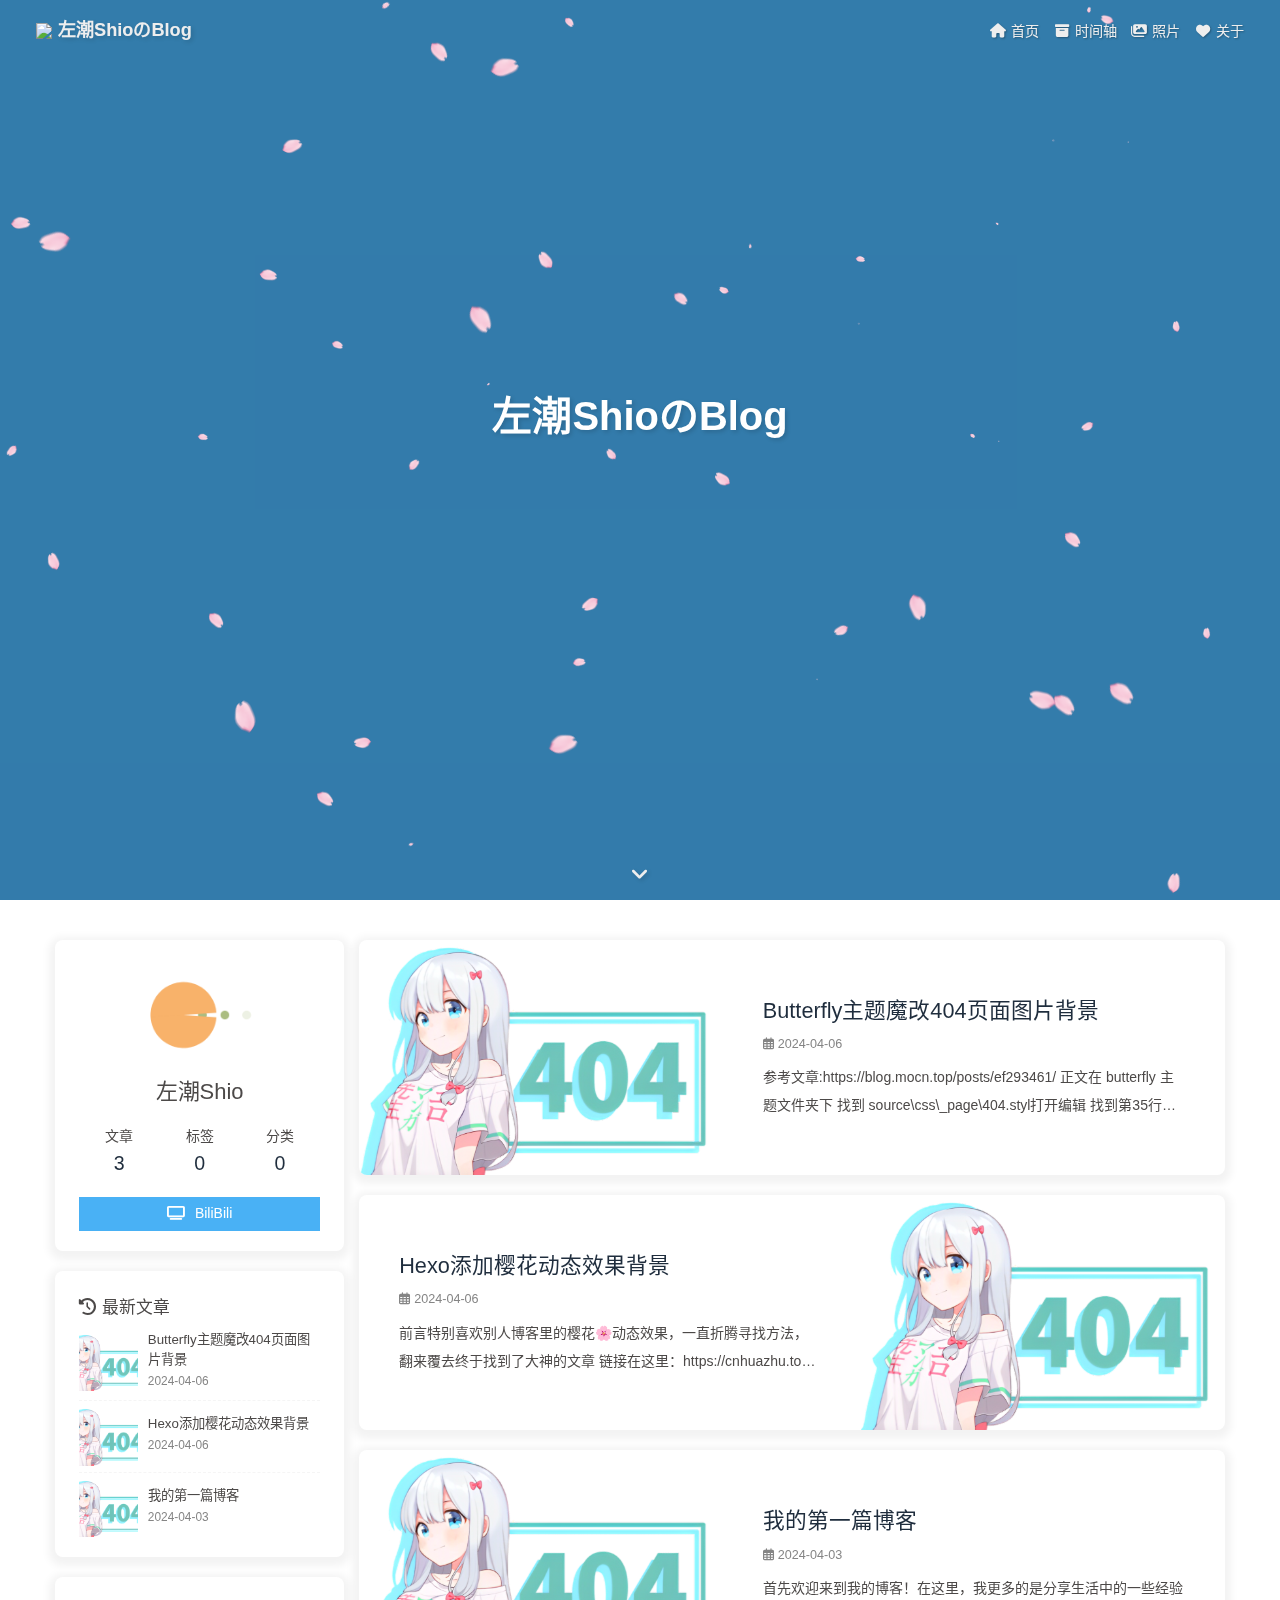
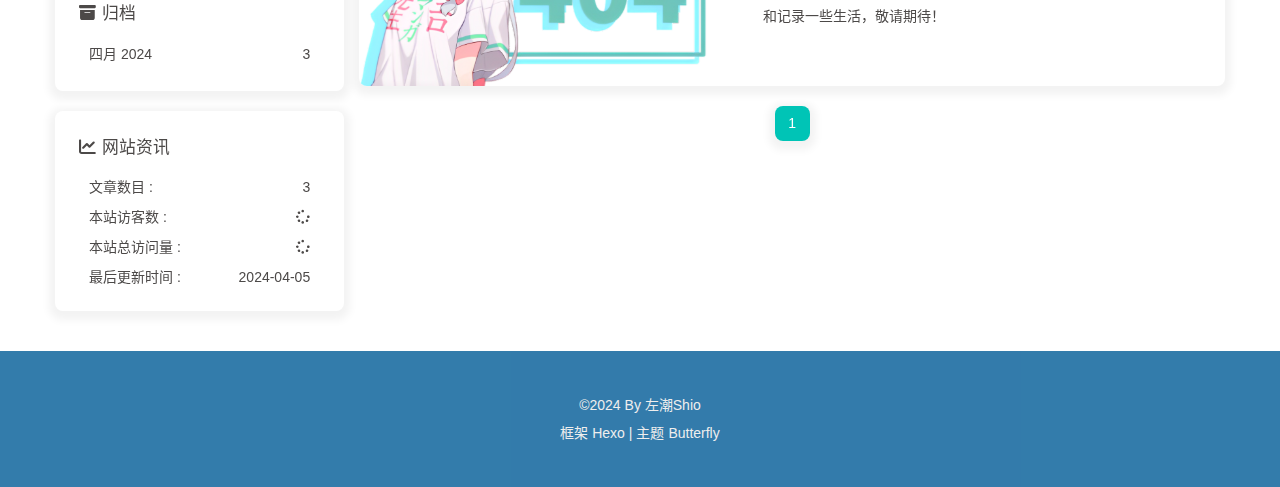
==== commit cdd5eaa1: "Site updated: 2024-04-06 04:19:53" ====
--- a/index.html
+++ b/index.html
@@ -51,7 +51,7 @@
   isHome: true,
   isHighlightShrink: false,
   isToc: false,
-  postUpdate: '2024-04-06 04:18:10'
+  postUpdate: '2024-04-06 04:19:31'
 }</script><script>(win=>{
       win.saveToLocal = {
         set: (key, value, ttl) => {
@@ -161,7 +161,7 @@
 链接在这里：https://cnhuazhu.top
 操作在\themes\butterfly\source\js路径下创建一个sakura.js文件，在文件中添加如下代码：
 [base64] stop, staticx;v ...</div></div></div><div class="recent-post-item"><div class="post_cover left"><a href="/2024/04/03/2024-04-03-%E6%88%91%E7%9A%84%E7%AC%AC%E4%B8%80%E7%AF%87%E5%8D%9A%E5%AE%A2/" title="我的第一篇博客"><img class="post-bg" src="https://tc.mwm.moe/i/1/2023/10/28/653c6e52b8a96.webp" onerror="this.onerror=null;this.src='/img/404.png'" alt="我的第一篇博客"></a></div><div class="recent-post-info"><a class="article-title" href="/2024/04/03/2024-04-03-%E6%88%91%E7%9A%84%E7%AC%AC%E4%B8%80%E7%AF%87%E5%8D%9A%E5%AE%A2/" title="我的第一篇博客">我的第一篇博客</a><div class="article-meta-wrap"><span class="post-meta-date"><i class="far fa-calendar-alt"></i><span class="article-meta-label">发表于</span><time datetime="2024-04-03T08:34:50.000Z" title="发表于 2024-04-03 16:34:50">2024-04-03</time></span></div><div class="content">首先欢迎来到我的博客！在这里，我更多的是分享生活中的一些经验和记录一些生活，敬请期待！
-</div></div></div><nav id="pagination"><div class="pagination"><span class="page-number current">1</span></div></nav></div><div class="aside-content" id="aside-content"><div class="card-widget card-info"><div class="is-center"><div class="avatar-img"><img src="https://cdn.jsdelivr.net/gh/zuochao44/blogimage@main/img/avatar2.jpg" onerror="this.onerror=null;this.src='/img/friend_404.gif'" alt="avatar"/></div><div class="author-info__name">左潮Shio</div><div class="author-info__description"></div></div><div class="card-info-data site-data is-center"><a href="/archives/"><div class="headline">文章</div><div class="length-num">3</div></a><a href="/tags/"><div class="headline">标签</div><div class="length-num">0</div></a><a href="/categories/"><div class="headline">分类</div><div class="length-num">0</div></a></div><a id="card-info-btn" target="_blank" rel="noopener" href="https://space.bilibili.com/3493118852729680"><i class="fa-solid fa-tv"></i><span>BiliBili</span></a></div><div class="sticky_layout"><div class="card-widget card-recent-post"><div class="item-headline"><i class="fas fa-history"></i><span>最新文章</span></div><div class="aside-list"><div class="aside-list-item"><a class="thumbnail" href="/2024/04/06/2024-04-06-Butterfly%E4%B8%BB%E9%A2%98%E9%AD%94%E6%94%B9404%E9%A1%B5%E9%9D%A2%E5%9B%BE%E7%89%87%E8%83%8C%E6%99%AF/" title="Butterfly主题魔改404页面图片背景"><img src="https://cdn.jsdelivr.net/gh/zuochao44/blogimage@main/img/404.png" onerror="this.onerror=null;this.src='/img/404.png'" alt="Butterfly主题魔改404页面图片背景"/></a><div class="content"><a class="title" href="/2024/04/06/2024-04-06-Butterfly%E4%B8%BB%E9%A2%98%E9%AD%94%E6%94%B9404%E9%A1%B5%E9%9D%A2%E5%9B%BE%E7%89%87%E8%83%8C%E6%99%AF/" title="Butterfly主题魔改404页面图片背景">Butterfly主题魔改404页面图片背景</a><time datetime="2024-04-05T17:08:50.000Z" title="发表于 2024-04-06 01:08:50">2024-04-06</time></div></div><div class="aside-list-item"><a class="thumbnail" href="/2024/04/06/2024-04-06-Hexo%E6%B7%BB%E5%8A%A0%E6%A8%B1%E8%8A%B1%E5%8A%A8%E6%80%81%E6%95%88%E6%9E%9C%E8%83%8C%E6%99%AF/" title="Hexo添加樱花动态效果背景"><img src="https://tc.mwm.moe/i/1/2023/10/28/653c6dfc085ee.webp" onerror="this.onerror=null;this.src='/img/404.png'" alt="Hexo添加樱花动态效果背景"/></a><div class="content"><a class="title" href="/2024/04/06/2024-04-06-Hexo%E6%B7%BB%E5%8A%A0%E6%A8%B1%E8%8A%B1%E5%8A%A8%E6%80%81%E6%95%88%E6%9E%9C%E8%83%8C%E6%99%AF/" title="Hexo添加樱花动态效果背景">Hexo添加樱花动态效果背景</a><time datetime="2024-04-05T16:10:50.000Z" title="发表于 2024-04-06 00:10:50">2024-04-06</time></div></div><div class="aside-list-item"><a class="thumbnail" href="/2024/04/03/2024-04-03-%E6%88%91%E7%9A%84%E7%AC%AC%E4%B8%80%E7%AF%87%E5%8D%9A%E5%AE%A2/" title="我的第一篇博客"><img src="https://tc.mwm.moe/i/1/2023/10/28/653c6e52b8a96.webp" onerror="this.onerror=null;this.src='/img/404.png'" alt="我的第一篇博客"/></a><div class="content"><a class="title" href="/2024/04/03/2024-04-03-%E6%88%91%E7%9A%84%E7%AC%AC%E4%B8%80%E7%AF%87%E5%8D%9A%E5%AE%A2/" title="我的第一篇博客">我的第一篇博客</a><time datetime="2024-04-03T08:34:50.000Z" title="发表于 2024-04-03 16:34:50">2024-04-03</time></div></div></div></div><div class="card-widget card-archives"><div class="item-headline"><i class="fas fa-archive"></i><span>归档</span></div><ul class="card-archive-list"><li class="card-archive-list-item"><a class="card-archive-list-link" href="/archives/2024/04/"><span class="card-archive-list-date">四月 2024</span><span class="card-archive-list-count">3</span></a></li></ul></div><div class="card-widget card-webinfo"><div class="item-headline"><i class="fas fa-chart-line"></i><span>网站资讯</span></div><div class="webinfo"><div class="webinfo-item"><div class="item-name">文章数目 :</div><div class="item-count">3</div></div><div class="webinfo-item"><div class="item-name">本站访客数 :</div><div class="item-count" id="busuanzi_value_site_uv"><i class="fa-solid fa-spinner fa-spin"></i></div></div><div class="webinfo-item"><div class="item-name">本站总访问量 :</div><div class="item-count" id="busuanzi_value_site_pv"><i class="fa-solid fa-spinner fa-spin"></i></div></div><div class="webinfo-item"><div class="item-name">最后更新时间 :</div><div class="item-count" id="last-push-date" data-lastPushDate="2024-04-05T20:18:10.273Z"><i class="fa-solid fa-spinner fa-spin"></i></div></div></div></div></div></div></main><footer id="footer" style="background-image: url('https://t.mwm.moe/ycy')"><div id="footer-wrap"><div class="copyright">&copy;2024 By 左潮Shio</div><div class="framework-info"><span>框架 </span><a target="_blank" rel="noopener" href="https://hexo.io">Hexo</a><span class="footer-separator">|</span><span>主题 </span><a target="_blank" rel="noopener" href="https://github.com/jerryc127/hexo-theme-butterfly">Butterfly</a></div></div></footer></div><div id="rightside"><div id="rightside-config-hide"><button id="darkmode" type="button" title="浅色和深色模式转换"><i class="fas fa-adjust"></i></button><button id="hide-aside-btn" type="button" title="单栏和双栏切换"><i class="fas fa-arrows-alt-h"></i></button></div><div id="rightside-config-show"><button id="rightside-config" type="button" title="设置"><i class="fas fa-cog fa-spin"></i></button><button id="go-up" type="button" title="回到顶部"><span class="scroll-percent"></span><i class="fas fa-arrow-up"></i></button></div></div><div><script src="/js/utils.js?v=4.13.0"></script><script src="/js/main.js?v=4.13.0"></script><script src="https://cdn.jsdelivr.net/npm/@fancyapps/ui@5.0.33/dist/fancybox/fancybox.umd.min.js"></script><div class="js-pjax"><script>window.typedJSFn = {
+</div></div></div><nav id="pagination"><div class="pagination"><span class="page-number current">1</span></div></nav></div><div class="aside-content" id="aside-content"><div class="card-widget card-info"><div class="is-center"><div class="avatar-img"><img src="https://cdn.jsdelivr.net/gh/zuochao44/blogimage@main/img/avatar2.jpg" onerror="this.onerror=null;this.src='/img/friend_404.gif'" alt="avatar"/></div><div class="author-info__name">左潮Shio</div><div class="author-info__description"></div></div><div class="card-info-data site-data is-center"><a href="/archives/"><div class="headline">文章</div><div class="length-num">3</div></a><a href="/tags/"><div class="headline">标签</div><div class="length-num">0</div></a><a href="/categories/"><div class="headline">分类</div><div class="length-num">0</div></a></div><a id="card-info-btn" target="_blank" rel="noopener" href="https://space.bilibili.com/3493118852729680"><i class="fa-solid fa-tv"></i><span>BiliBili</span></a></div><div class="sticky_layout"><div class="card-widget card-recent-post"><div class="item-headline"><i class="fas fa-history"></i><span>最新文章</span></div><div class="aside-list"><div class="aside-list-item"><a class="thumbnail" href="/2024/04/06/2024-04-06-Butterfly%E4%B8%BB%E9%A2%98%E9%AD%94%E6%94%B9404%E9%A1%B5%E9%9D%A2%E5%9B%BE%E7%89%87%E8%83%8C%E6%99%AF/" title="Butterfly主题魔改404页面图片背景"><img src="https://cdn.jsdelivr.net/gh/zuochao44/blogimage@main/img/404.png" onerror="this.onerror=null;this.src='/img/404.png'" alt="Butterfly主题魔改404页面图片背景"/></a><div class="content"><a class="title" href="/2024/04/06/2024-04-06-Butterfly%E4%B8%BB%E9%A2%98%E9%AD%94%E6%94%B9404%E9%A1%B5%E9%9D%A2%E5%9B%BE%E7%89%87%E8%83%8C%E6%99%AF/" title="Butterfly主题魔改404页面图片背景">Butterfly主题魔改404页面图片背景</a><time datetime="2024-04-05T17:08:50.000Z" title="发表于 2024-04-06 01:08:50">2024-04-06</time></div></div><div class="aside-list-item"><a class="thumbnail" href="/2024/04/06/2024-04-06-Hexo%E6%B7%BB%E5%8A%A0%E6%A8%B1%E8%8A%B1%E5%8A%A8%E6%80%81%E6%95%88%E6%9E%9C%E8%83%8C%E6%99%AF/" title="Hexo添加樱花动态效果背景"><img src="https://tc.mwm.moe/i/1/2023/10/28/653c6dfc085ee.webp" onerror="this.onerror=null;this.src='/img/404.png'" alt="Hexo添加樱花动态效果背景"/></a><div class="content"><a class="title" href="/2024/04/06/2024-04-06-Hexo%E6%B7%BB%E5%8A%A0%E6%A8%B1%E8%8A%B1%E5%8A%A8%E6%80%81%E6%95%88%E6%9E%9C%E8%83%8C%E6%99%AF/" title="Hexo添加樱花动态效果背景">Hexo添加樱花动态效果背景</a><time datetime="2024-04-05T16:10:50.000Z" title="发表于 2024-04-06 00:10:50">2024-04-06</time></div></div><div class="aside-list-item"><a class="thumbnail" href="/2024/04/03/2024-04-03-%E6%88%91%E7%9A%84%E7%AC%AC%E4%B8%80%E7%AF%87%E5%8D%9A%E5%AE%A2/" title="我的第一篇博客"><img src="https://tc.mwm.moe/i/1/2023/10/28/653c6e52b8a96.webp" onerror="this.onerror=null;this.src='/img/404.png'" alt="我的第一篇博客"/></a><div class="content"><a class="title" href="/2024/04/03/2024-04-03-%E6%88%91%E7%9A%84%E7%AC%AC%E4%B8%80%E7%AF%87%E5%8D%9A%E5%AE%A2/" title="我的第一篇博客">我的第一篇博客</a><time datetime="2024-04-03T08:34:50.000Z" title="发表于 2024-04-03 16:34:50">2024-04-03</time></div></div></div></div><div class="card-widget card-archives"><div class="item-headline"><i class="fas fa-archive"></i><span>归档</span></div><ul class="card-archive-list"><li class="card-archive-list-item"><a class="card-archive-list-link" href="/archives/2024/04/"><span class="card-archive-list-date">四月 2024</span><span class="card-archive-list-count">3</span></a></li></ul></div><div class="card-widget card-webinfo"><div class="item-headline"><i class="fas fa-chart-line"></i><span>网站资讯</span></div><div class="webinfo"><div class="webinfo-item"><div class="item-name">文章数目 :</div><div class="item-count">3</div></div><div class="webinfo-item"><div class="item-name">本站访客数 :</div><div class="item-count" id="busuanzi_value_site_uv"><i class="fa-solid fa-spinner fa-spin"></i></div></div><div class="webinfo-item"><div class="item-name">本站总访问量 :</div><div class="item-count" id="busuanzi_value_site_pv"><i class="fa-solid fa-spinner fa-spin"></i></div></div><div class="webinfo-item"><div class="item-name">最后更新时间 :</div><div class="item-count" id="last-push-date" data-lastPushDate="2024-04-05T20:19:31.325Z"><i class="fa-solid fa-spinner fa-spin"></i></div></div></div></div></div></div></main><footer id="footer" style="background-image: url('https://t.mwm.moe/ycy')"><div id="footer-wrap"><div class="copyright">&copy;2024 By 左潮Shio</div><div class="framework-info"><span>框架 </span><a target="_blank" rel="noopener" href="https://hexo.io">Hexo</a><span class="footer-separator">|</span><span>主题 </span><a target="_blank" rel="noopener" href="https://github.com/jerryc127/hexo-theme-butterfly">Butterfly</a></div></div></footer></div><div id="rightside"><div id="rightside-config-hide"><button id="darkmode" type="button" title="浅色和深色模式转换"><i class="fas fa-adjust"></i></button><button id="hide-aside-btn" type="button" title="单栏和双栏切换"><i class="fas fa-arrows-alt-h"></i></button></div><div id="rightside-config-show"><button id="rightside-config" type="button" title="设置"><i class="fas fa-cog fa-spin"></i></button><button id="go-up" type="button" title="回到顶部"><span class="scroll-percent"></span><i class="fas fa-arrow-up"></i></button></div></div><div><script src="/js/utils.js?v=4.13.0"></script><script src="/js/main.js?v=4.13.0"></script><script src="https://cdn.jsdelivr.net/npm/@fancyapps/ui@5.0.33/dist/fancybox/fancybox.umd.min.js"></script><div class="js-pjax"><script>window.typedJSFn = {
   init: (str) => {
     window.typed = new Typed('#subtitle', Object.assign({
       strings: str,
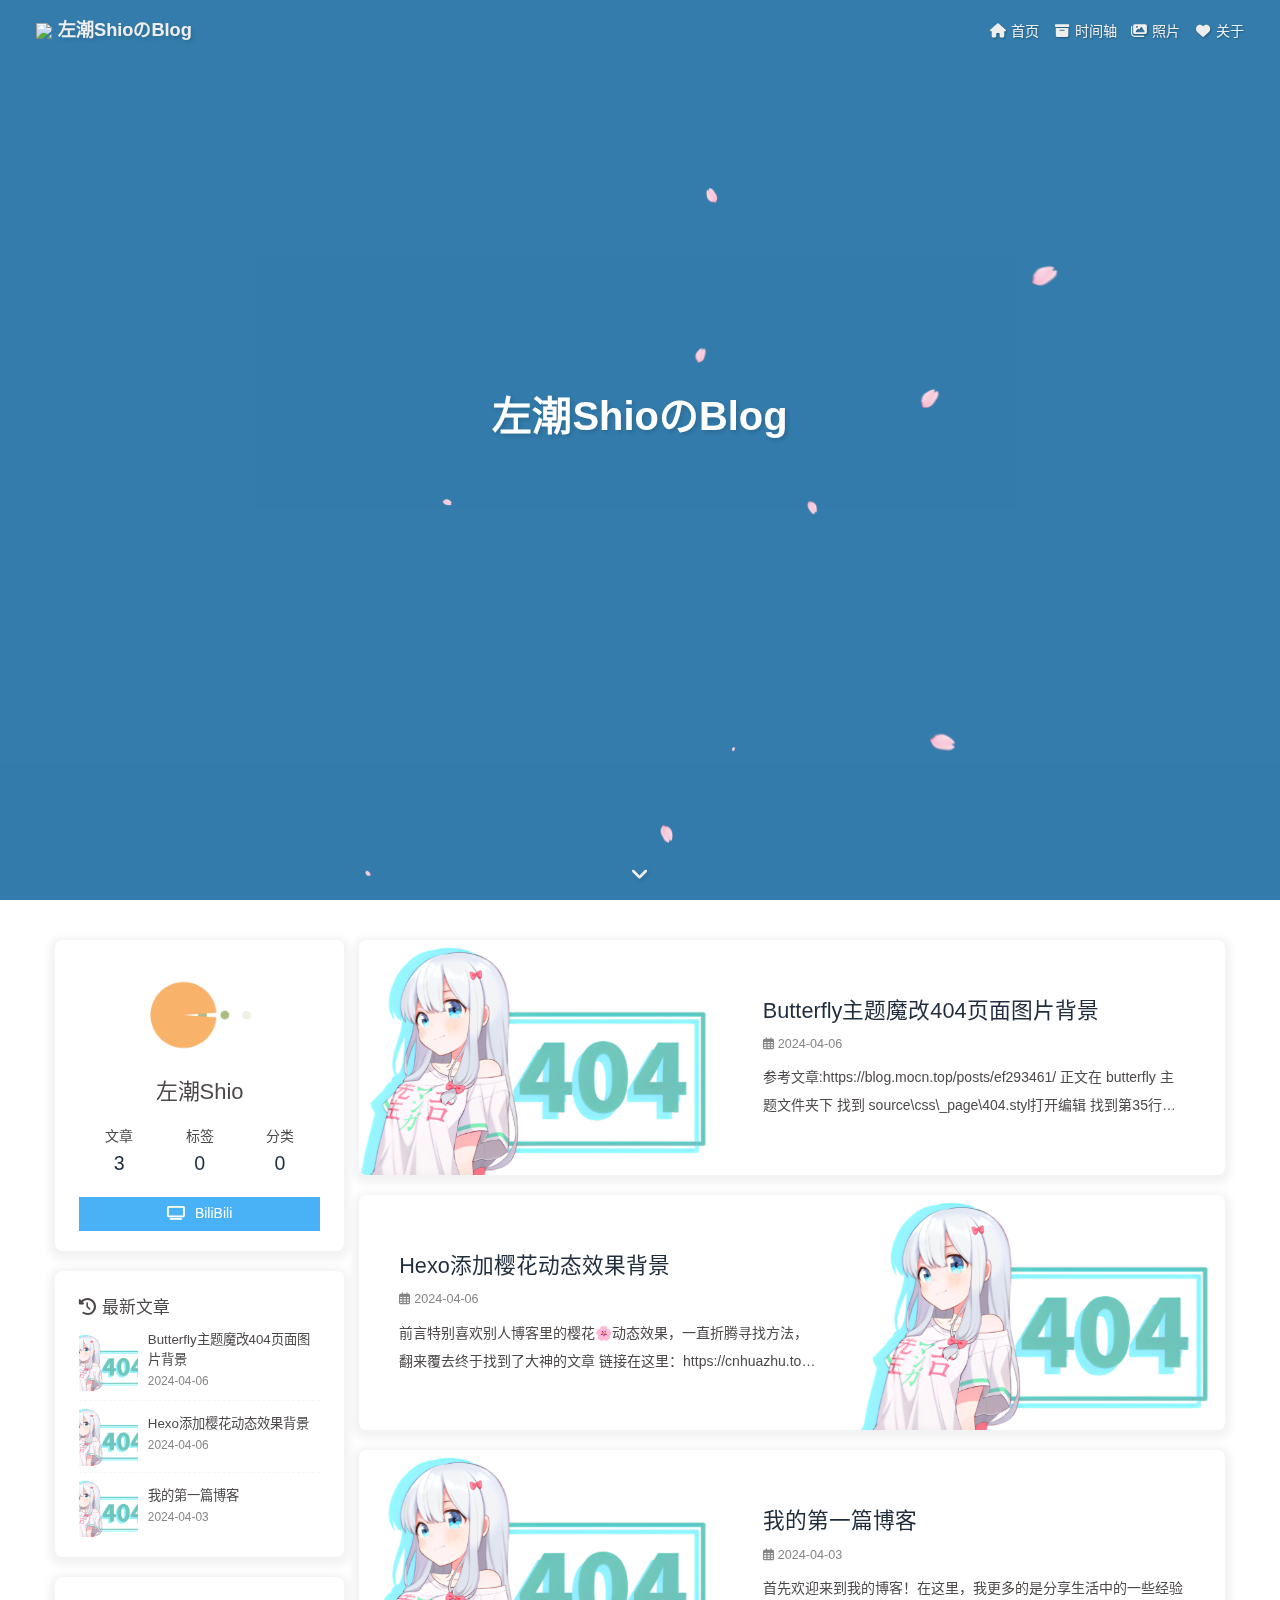
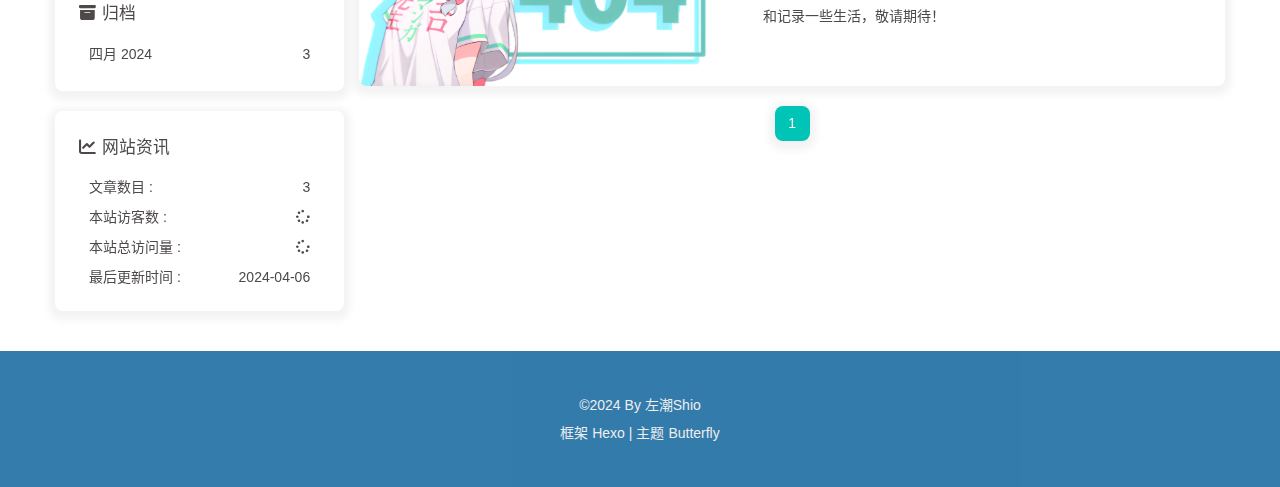
==== commit f6b4f409: "Site updated: 2024-04-06 15:48:52" ====
--- a/index.html
+++ b/index.html
@@ -51,7 +51,7 @@
   isHome: true,
   isHighlightShrink: false,
   isToc: false,
-  postUpdate: '2024-04-06 04:19:31'
+  postUpdate: '2024-04-06 15:48:14'
 }</script><script>(win=>{
       win.saveToLocal = {
         set: (key, value, ttl) => {
@@ -161,7 +161,7 @@
 链接在这里：https://cnhuazhu.top
 操作在\themes\butterfly\source\js路径下创建一个sakura.js文件，在文件中添加如下代码：
 [base64] stop, staticx;v ...</div></div></div><div class="recent-post-item"><div class="post_cover left"><a href="/2024/04/03/2024-04-03-%E6%88%91%E7%9A%84%E7%AC%AC%E4%B8%80%E7%AF%87%E5%8D%9A%E5%AE%A2/" title="我的第一篇博客"><img class="post-bg" src="https://tc.mwm.moe/i/1/2023/10/28/653c6e52b8a96.webp" onerror="this.onerror=null;this.src='/img/404.png'" alt="我的第一篇博客"></a></div><div class="recent-post-info"><a class="article-title" href="/2024/04/03/2024-04-03-%E6%88%91%E7%9A%84%E7%AC%AC%E4%B8%80%E7%AF%87%E5%8D%9A%E5%AE%A2/" title="我的第一篇博客">我的第一篇博客</a><div class="article-meta-wrap"><span class="post-meta-date"><i class="far fa-calendar-alt"></i><span class="article-meta-label">发表于</span><time datetime="2024-04-03T08:34:50.000Z" title="发表于 2024-04-03 16:34:50">2024-04-03</time></span></div><div class="content">首先欢迎来到我的博客！在这里，我更多的是分享生活中的一些经验和记录一些生活，敬请期待！
-</div></div></div><nav id="pagination"><div class="pagination"><span class="page-number current">1</span></div></nav></div><div class="aside-content" id="aside-content"><div class="card-widget card-info"><div class="is-center"><div class="avatar-img"><img src="https://cdn.jsdelivr.net/gh/zuochao44/blogimage@main/img/avatar2.jpg" onerror="this.onerror=null;this.src='/img/friend_404.gif'" alt="avatar"/></div><div class="author-info__name">左潮Shio</div><div class="author-info__description"></div></div><div class="card-info-data site-data is-center"><a href="/archives/"><div class="headline">文章</div><div class="length-num">3</div></a><a href="/tags/"><div class="headline">标签</div><div class="length-num">0</div></a><a href="/categories/"><div class="headline">分类</div><div class="length-num">0</div></a></div><a id="card-info-btn" target="_blank" rel="noopener" href="https://space.bilibili.com/3493118852729680"><i class="fa-solid fa-tv"></i><span>BiliBili</span></a></div><div class="sticky_layout"><div class="card-widget card-recent-post"><div class="item-headline"><i class="fas fa-history"></i><span>最新文章</span></div><div class="aside-list"><div class="aside-list-item"><a class="thumbnail" href="/2024/04/06/2024-04-06-Butterfly%E4%B8%BB%E9%A2%98%E9%AD%94%E6%94%B9404%E9%A1%B5%E9%9D%A2%E5%9B%BE%E7%89%87%E8%83%8C%E6%99%AF/" title="Butterfly主题魔改404页面图片背景"><img src="https://cdn.jsdelivr.net/gh/zuochao44/blogimage@main/img/404.png" onerror="this.onerror=null;this.src='/img/404.png'" alt="Butterfly主题魔改404页面图片背景"/></a><div class="content"><a class="title" href="/2024/04/06/2024-04-06-Butterfly%E4%B8%BB%E9%A2%98%E9%AD%94%E6%94%B9404%E9%A1%B5%E9%9D%A2%E5%9B%BE%E7%89%87%E8%83%8C%E6%99%AF/" title="Butterfly主题魔改404页面图片背景">Butterfly主题魔改404页面图片背景</a><time datetime="2024-04-05T17:08:50.000Z" title="发表于 2024-04-06 01:08:50">2024-04-06</time></div></div><div class="aside-list-item"><a class="thumbnail" href="/2024/04/06/2024-04-06-Hexo%E6%B7%BB%E5%8A%A0%E6%A8%B1%E8%8A%B1%E5%8A%A8%E6%80%81%E6%95%88%E6%9E%9C%E8%83%8C%E6%99%AF/" title="Hexo添加樱花动态效果背景"><img src="https://tc.mwm.moe/i/1/2023/10/28/653c6dfc085ee.webp" onerror="this.onerror=null;this.src='/img/404.png'" alt="Hexo添加樱花动态效果背景"/></a><div class="content"><a class="title" href="/2024/04/06/2024-04-06-Hexo%E6%B7%BB%E5%8A%A0%E6%A8%B1%E8%8A%B1%E5%8A%A8%E6%80%81%E6%95%88%E6%9E%9C%E8%83%8C%E6%99%AF/" title="Hexo添加樱花动态效果背景">Hexo添加樱花动态效果背景</a><time datetime="2024-04-05T16:10:50.000Z" title="发表于 2024-04-06 00:10:50">2024-04-06</time></div></div><div class="aside-list-item"><a class="thumbnail" href="/2024/04/03/2024-04-03-%E6%88%91%E7%9A%84%E7%AC%AC%E4%B8%80%E7%AF%87%E5%8D%9A%E5%AE%A2/" title="我的第一篇博客"><img src="https://tc.mwm.moe/i/1/2023/10/28/653c6e52b8a96.webp" onerror="this.onerror=null;this.src='/img/404.png'" alt="我的第一篇博客"/></a><div class="content"><a class="title" href="/2024/04/03/2024-04-03-%E6%88%91%E7%9A%84%E7%AC%AC%E4%B8%80%E7%AF%87%E5%8D%9A%E5%AE%A2/" title="我的第一篇博客">我的第一篇博客</a><time datetime="2024-04-03T08:34:50.000Z" title="发表于 2024-04-03 16:34:50">2024-04-03</time></div></div></div></div><div class="card-widget card-archives"><div class="item-headline"><i class="fas fa-archive"></i><span>归档</span></div><ul class="card-archive-list"><li class="card-archive-list-item"><a class="card-archive-list-link" href="/archives/2024/04/"><span class="card-archive-list-date">四月 2024</span><span class="card-archive-list-count">3</span></a></li></ul></div><div class="card-widget card-webinfo"><div class="item-headline"><i class="fas fa-chart-line"></i><span>网站资讯</span></div><div class="webinfo"><div class="webinfo-item"><div class="item-name">文章数目 :</div><div class="item-count">3</div></div><div class="webinfo-item"><div class="item-name">本站访客数 :</div><div class="item-count" id="busuanzi_value_site_uv"><i class="fa-solid fa-spinner fa-spin"></i></div></div><div class="webinfo-item"><div class="item-name">本站总访问量 :</div><div class="item-count" id="busuanzi_value_site_pv"><i class="fa-solid fa-spinner fa-spin"></i></div></div><div class="webinfo-item"><div class="item-name">最后更新时间 :</div><div class="item-count" id="last-push-date" data-lastPushDate="2024-04-05T20:19:31.325Z"><i class="fa-solid fa-spinner fa-spin"></i></div></div></div></div></div></div></main><footer id="footer" style="background-image: url('https://t.mwm.moe/ycy')"><div id="footer-wrap"><div class="copyright">&copy;2024 By 左潮Shio</div><div class="framework-info"><span>框架 </span><a target="_blank" rel="noopener" href="https://hexo.io">Hexo</a><span class="footer-separator">|</span><span>主题 </span><a target="_blank" rel="noopener" href="https://github.com/jerryc127/hexo-theme-butterfly">Butterfly</a></div></div></footer></div><div id="rightside"><div id="rightside-config-hide"><button id="darkmode" type="button" title="浅色和深色模式转换"><i class="fas fa-adjust"></i></button><button id="hide-aside-btn" type="button" title="单栏和双栏切换"><i class="fas fa-arrows-alt-h"></i></button></div><div id="rightside-config-show"><button id="rightside-config" type="button" title="设置"><i class="fas fa-cog fa-spin"></i></button><button id="go-up" type="button" title="回到顶部"><span class="scroll-percent"></span><i class="fas fa-arrow-up"></i></button></div></div><div><script src="/js/utils.js?v=4.13.0"></script><script src="/js/main.js?v=4.13.0"></script><script src="https://cdn.jsdelivr.net/npm/@fancyapps/ui@5.0.33/dist/fancybox/fancybox.umd.min.js"></script><div class="js-pjax"><script>window.typedJSFn = {
+</div></div></div><nav id="pagination"><div class="pagination"><span class="page-number current">1</span></div></nav></div><div class="aside-content" id="aside-content"><div class="card-widget card-info"><div class="is-center"><div class="avatar-img"><img src="https://cdn.jsdelivr.net/gh/zuochao44/blogimage@main/img/avatar2.jpg" onerror="this.onerror=null;this.src='/img/friend_404.gif'" alt="avatar"/></div><div class="author-info__name">左潮Shio</div><div class="author-info__description"></div></div><div class="card-info-data site-data is-center"><a href="/archives/"><div class="headline">文章</div><div class="length-num">3</div></a><a href="/tags/"><div class="headline">标签</div><div class="length-num">0</div></a><a href="/categories/"><div class="headline">分类</div><div class="length-num">0</div></a></div><a id="card-info-btn" target="_blank" rel="noopener" href="https://space.bilibili.com/3493118852729680"><i class="fa-solid fa-tv"></i><span>BiliBili</span></a></div><div class="sticky_layout"><div class="card-widget card-recent-post"><div class="item-headline"><i class="fas fa-history"></i><span>最新文章</span></div><div class="aside-list"><div class="aside-list-item"><a class="thumbnail" href="/2024/04/06/2024-04-06-Butterfly%E4%B8%BB%E9%A2%98%E9%AD%94%E6%94%B9404%E9%A1%B5%E9%9D%A2%E5%9B%BE%E7%89%87%E8%83%8C%E6%99%AF/" title="Butterfly主题魔改404页面图片背景"><img src="https://cdn.jsdelivr.net/gh/zuochao44/blogimage@main/img/404.png" onerror="this.onerror=null;this.src='/img/404.png'" alt="Butterfly主题魔改404页面图片背景"/></a><div class="content"><a class="title" href="/2024/04/06/2024-04-06-Butterfly%E4%B8%BB%E9%A2%98%E9%AD%94%E6%94%B9404%E9%A1%B5%E9%9D%A2%E5%9B%BE%E7%89%87%E8%83%8C%E6%99%AF/" title="Butterfly主题魔改404页面图片背景">Butterfly主题魔改404页面图片背景</a><time datetime="2024-04-05T17:08:50.000Z" title="发表于 2024-04-06 01:08:50">2024-04-06</time></div></div><div class="aside-list-item"><a class="thumbnail" href="/2024/04/06/2024-04-06-Hexo%E6%B7%BB%E5%8A%A0%E6%A8%B1%E8%8A%B1%E5%8A%A8%E6%80%81%E6%95%88%E6%9E%9C%E8%83%8C%E6%99%AF/" title="Hexo添加樱花动态效果背景"><img src="https://tc.mwm.moe/i/1/2023/10/28/653c6dfc085ee.webp" onerror="this.onerror=null;this.src='/img/404.png'" alt="Hexo添加樱花动态效果背景"/></a><div class="content"><a class="title" href="/2024/04/06/2024-04-06-Hexo%E6%B7%BB%E5%8A%A0%E6%A8%B1%E8%8A%B1%E5%8A%A8%E6%80%81%E6%95%88%E6%9E%9C%E8%83%8C%E6%99%AF/" title="Hexo添加樱花动态效果背景">Hexo添加樱花动态效果背景</a><time datetime="2024-04-05T16:10:50.000Z" title="发表于 2024-04-06 00:10:50">2024-04-06</time></div></div><div class="aside-list-item"><a class="thumbnail" href="/2024/04/03/2024-04-03-%E6%88%91%E7%9A%84%E7%AC%AC%E4%B8%80%E7%AF%87%E5%8D%9A%E5%AE%A2/" title="我的第一篇博客"><img src="https://tc.mwm.moe/i/1/2023/10/28/653c6e52b8a96.webp" onerror="this.onerror=null;this.src='/img/404.png'" alt="我的第一篇博客"/></a><div class="content"><a class="title" href="/2024/04/03/2024-04-03-%E6%88%91%E7%9A%84%E7%AC%AC%E4%B8%80%E7%AF%87%E5%8D%9A%E5%AE%A2/" title="我的第一篇博客">我的第一篇博客</a><time datetime="2024-04-03T08:34:50.000Z" title="发表于 2024-04-03 16:34:50">2024-04-03</time></div></div></div></div><div class="card-widget card-archives"><div class="item-headline"><i class="fas fa-archive"></i><span>归档</span></div><ul class="card-archive-list"><li class="card-archive-list-item"><a class="card-archive-list-link" href="/archives/2024/04/"><span class="card-archive-list-date">四月 2024</span><span class="card-archive-list-count">3</span></a></li></ul></div><div class="card-widget card-webinfo"><div class="item-headline"><i class="fas fa-chart-line"></i><span>网站资讯</span></div><div class="webinfo"><div class="webinfo-item"><div class="item-name">文章数目 :</div><div class="item-count">3</div></div><div class="webinfo-item"><div class="item-name">本站访客数 :</div><div class="item-count" id="busuanzi_value_site_uv"><i class="fa-solid fa-spinner fa-spin"></i></div></div><div class="webinfo-item"><div class="item-name">本站总访问量 :</div><div class="item-count" id="busuanzi_value_site_pv"><i class="fa-solid fa-spinner fa-spin"></i></div></div><div class="webinfo-item"><div class="item-name">最后更新时间 :</div><div class="item-count" id="last-push-date" data-lastPushDate="2024-04-06T07:48:14.702Z"><i class="fa-solid fa-spinner fa-spin"></i></div></div></div></div></div></div></main><footer id="footer" style="background-image: url('https://t.mwm.moe/ycy')"><div id="footer-wrap"><div class="copyright">&copy;2024 By 左潮Shio</div><div class="framework-info"><span>框架 </span><a target="_blank" rel="noopener" href="https://hexo.io">Hexo</a><span class="footer-separator">|</span><span>主题 </span><a target="_blank" rel="noopener" href="https://github.com/jerryc127/hexo-theme-butterfly">Butterfly</a></div></div></footer></div><div id="rightside"><div id="rightside-config-hide"><button id="darkmode" type="button" title="浅色和深色模式转换"><i class="fas fa-adjust"></i></button><button id="hide-aside-btn" type="button" title="单栏和双栏切换"><i class="fas fa-arrows-alt-h"></i></button></div><div id="rightside-config-show"><button id="rightside-config" type="button" title="设置"><i class="fas fa-cog fa-spin"></i></button><button id="go-up" type="button" title="回到顶部"><span class="scroll-percent"></span><i class="fas fa-arrow-up"></i></button></div></div><div><script src="/js/utils.js?v=4.13.0"></script><script src="/js/main.js?v=4.13.0"></script><script src="https://cdn.jsdelivr.net/npm/@fancyapps/ui@5.0.33/dist/fancybox/fancybox.umd.min.js"></script><div class="js-pjax"><script>window.typedJSFn = {
   init: (str) => {
     window.typed = new Typed('#subtitle', Object.assign({
       strings: str,
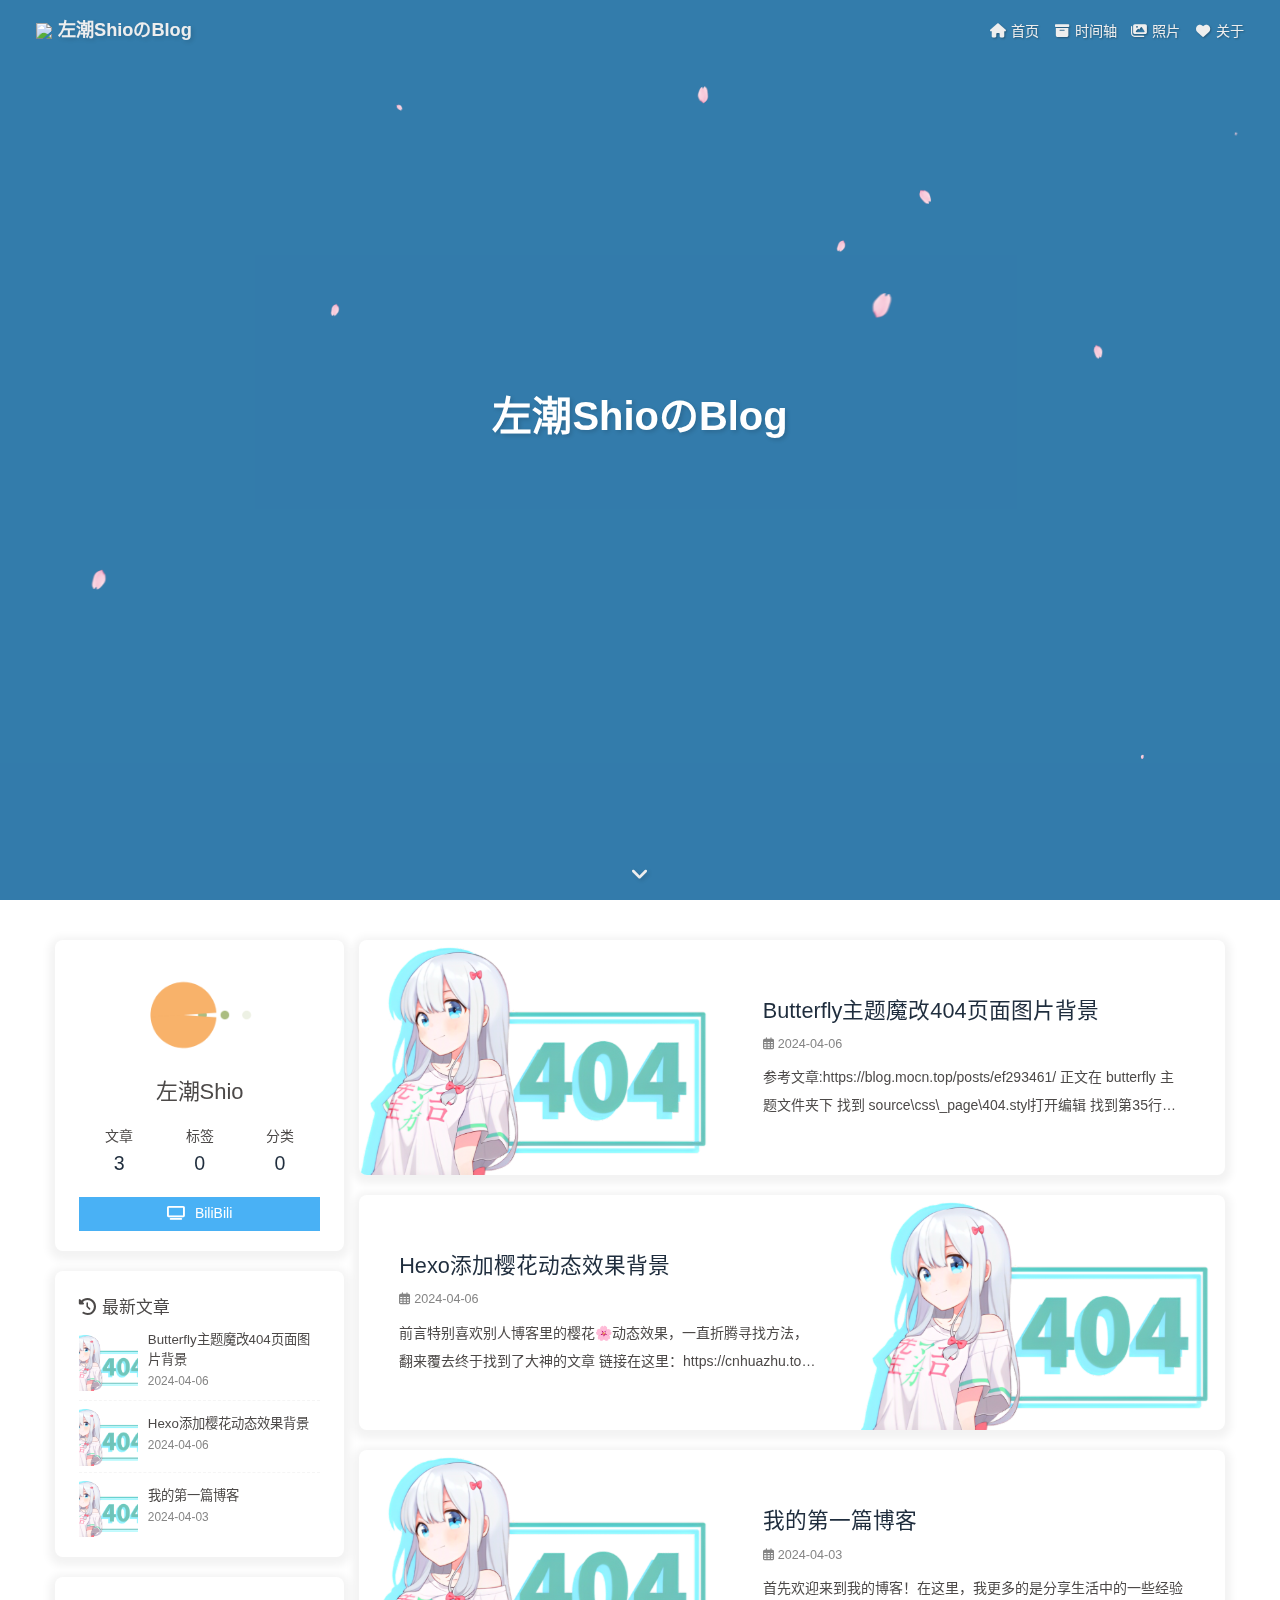
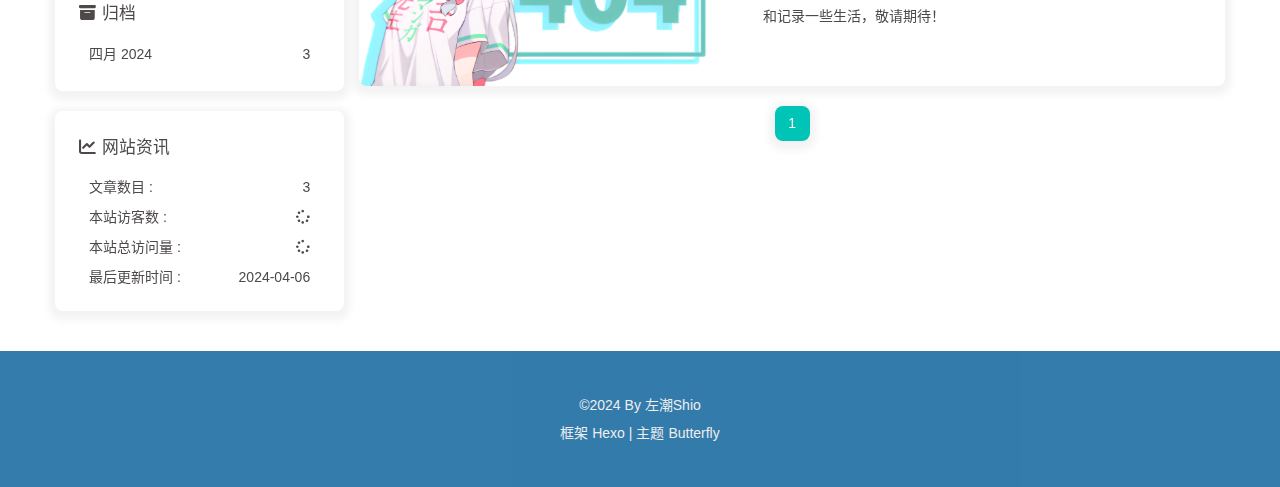
==== commit 1c486a34: "Site updated: 2024-04-06 15:49:50" ====
--- a/index.html
+++ b/index.html
@@ -51,7 +51,7 @@
   isHome: true,
   isHighlightShrink: false,
   isToc: false,
-  postUpdate: '2024-04-06 15:48:14'
+  postUpdate: '2024-04-06 15:49:47'
 }</script><script>(win=>{
       win.saveToLocal = {
         set: (key, value, ttl) => {
@@ -161,7 +161,7 @@
 链接在这里：https://cnhuazhu.top
 操作在\themes\butterfly\source\js路径下创建一个sakura.js文件，在文件中添加如下代码：
 [base64] stop, staticx;v ...</div></div></div><div class="recent-post-item"><div class="post_cover left"><a href="/2024/04/03/2024-04-03-%E6%88%91%E7%9A%84%E7%AC%AC%E4%B8%80%E7%AF%87%E5%8D%9A%E5%AE%A2/" title="我的第一篇博客"><img class="post-bg" src="https://tc.mwm.moe/i/1/2023/10/28/653c6e52b8a96.webp" onerror="this.onerror=null;this.src='/img/404.png'" alt="我的第一篇博客"></a></div><div class="recent-post-info"><a class="article-title" href="/2024/04/03/2024-04-03-%E6%88%91%E7%9A%84%E7%AC%AC%E4%B8%80%E7%AF%87%E5%8D%9A%E5%AE%A2/" title="我的第一篇博客">我的第一篇博客</a><div class="article-meta-wrap"><span class="post-meta-date"><i class="far fa-calendar-alt"></i><span class="article-meta-label">发表于</span><time datetime="2024-04-03T08:34:50.000Z" title="发表于 2024-04-03 16:34:50">2024-04-03</time></span></div><div class="content">首先欢迎来到我的博客！在这里，我更多的是分享生活中的一些经验和记录一些生活，敬请期待！
-</div></div></div><nav id="pagination"><div class="pagination"><span class="page-number current">1</span></div></nav></div><div class="aside-content" id="aside-content"><div class="card-widget card-info"><div class="is-center"><div class="avatar-img"><img src="https://cdn.jsdelivr.net/gh/zuochao44/blogimage@main/img/avatar2.jpg" onerror="this.onerror=null;this.src='/img/friend_404.gif'" alt="avatar"/></div><div class="author-info__name">左潮Shio</div><div class="author-info__description"></div></div><div class="card-info-data site-data is-center"><a href="/archives/"><div class="headline">文章</div><div class="length-num">3</div></a><a href="/tags/"><div class="headline">标签</div><div class="length-num">0</div></a><a href="/categories/"><div class="headline">分类</div><div class="length-num">0</div></a></div><a id="card-info-btn" target="_blank" rel="noopener" href="https://space.bilibili.com/3493118852729680"><i class="fa-solid fa-tv"></i><span>BiliBili</span></a></div><div class="sticky_layout"><div class="card-widget card-recent-post"><div class="item-headline"><i class="fas fa-history"></i><span>最新文章</span></div><div class="aside-list"><div class="aside-list-item"><a class="thumbnail" href="/2024/04/06/2024-04-06-Butterfly%E4%B8%BB%E9%A2%98%E9%AD%94%E6%94%B9404%E9%A1%B5%E9%9D%A2%E5%9B%BE%E7%89%87%E8%83%8C%E6%99%AF/" title="Butterfly主题魔改404页面图片背景"><img src="https://cdn.jsdelivr.net/gh/zuochao44/blogimage@main/img/404.png" onerror="this.onerror=null;this.src='/img/404.png'" alt="Butterfly主题魔改404页面图片背景"/></a><div class="content"><a class="title" href="/2024/04/06/2024-04-06-Butterfly%E4%B8%BB%E9%A2%98%E9%AD%94%E6%94%B9404%E9%A1%B5%E9%9D%A2%E5%9B%BE%E7%89%87%E8%83%8C%E6%99%AF/" title="Butterfly主题魔改404页面图片背景">Butterfly主题魔改404页面图片背景</a><time datetime="2024-04-05T17:08:50.000Z" title="发表于 2024-04-06 01:08:50">2024-04-06</time></div></div><div class="aside-list-item"><a class="thumbnail" href="/2024/04/06/2024-04-06-Hexo%E6%B7%BB%E5%8A%A0%E6%A8%B1%E8%8A%B1%E5%8A%A8%E6%80%81%E6%95%88%E6%9E%9C%E8%83%8C%E6%99%AF/" title="Hexo添加樱花动态效果背景"><img src="https://tc.mwm.moe/i/1/2023/10/28/653c6dfc085ee.webp" onerror="this.onerror=null;this.src='/img/404.png'" alt="Hexo添加樱花动态效果背景"/></a><div class="content"><a class="title" href="/2024/04/06/2024-04-06-Hexo%E6%B7%BB%E5%8A%A0%E6%A8%B1%E8%8A%B1%E5%8A%A8%E6%80%81%E6%95%88%E6%9E%9C%E8%83%8C%E6%99%AF/" title="Hexo添加樱花动态效果背景">Hexo添加樱花动态效果背景</a><time datetime="2024-04-05T16:10:50.000Z" title="发表于 2024-04-06 00:10:50">2024-04-06</time></div></div><div class="aside-list-item"><a class="thumbnail" href="/2024/04/03/2024-04-03-%E6%88%91%E7%9A%84%E7%AC%AC%E4%B8%80%E7%AF%87%E5%8D%9A%E5%AE%A2/" title="我的第一篇博客"><img src="https://tc.mwm.moe/i/1/2023/10/28/653c6e52b8a96.webp" onerror="this.onerror=null;this.src='/img/404.png'" alt="我的第一篇博客"/></a><div class="content"><a class="title" href="/2024/04/03/2024-04-03-%E6%88%91%E7%9A%84%E7%AC%AC%E4%B8%80%E7%AF%87%E5%8D%9A%E5%AE%A2/" title="我的第一篇博客">我的第一篇博客</a><time datetime="2024-04-03T08:34:50.000Z" title="发表于 2024-04-03 16:34:50">2024-04-03</time></div></div></div></div><div class="card-widget card-archives"><div class="item-headline"><i class="fas fa-archive"></i><span>归档</span></div><ul class="card-archive-list"><li class="card-archive-list-item"><a class="card-archive-list-link" href="/archives/2024/04/"><span class="card-archive-list-date">四月 2024</span><span class="card-archive-list-count">3</span></a></li></ul></div><div class="card-widget card-webinfo"><div class="item-headline"><i class="fas fa-chart-line"></i><span>网站资讯</span></div><div class="webinfo"><div class="webinfo-item"><div class="item-name">文章数目 :</div><div class="item-count">3</div></div><div class="webinfo-item"><div class="item-name">本站访客数 :</div><div class="item-count" id="busuanzi_value_site_uv"><i class="fa-solid fa-spinner fa-spin"></i></div></div><div class="webinfo-item"><div class="item-name">本站总访问量 :</div><div class="item-count" id="busuanzi_value_site_pv"><i class="fa-solid fa-spinner fa-spin"></i></div></div><div class="webinfo-item"><div class="item-name">最后更新时间 :</div><div class="item-count" id="last-push-date" data-lastPushDate="2024-04-06T07:48:14.702Z"><i class="fa-solid fa-spinner fa-spin"></i></div></div></div></div></div></div></main><footer id="footer" style="background-image: url('https://t.mwm.moe/ycy')"><div id="footer-wrap"><div class="copyright">&copy;2024 By 左潮Shio</div><div class="framework-info"><span>框架 </span><a target="_blank" rel="noopener" href="https://hexo.io">Hexo</a><span class="footer-separator">|</span><span>主题 </span><a target="_blank" rel="noopener" href="https://github.com/jerryc127/hexo-theme-butterfly">Butterfly</a></div></div></footer></div><div id="rightside"><div id="rightside-config-hide"><button id="darkmode" type="button" title="浅色和深色模式转换"><i class="fas fa-adjust"></i></button><button id="hide-aside-btn" type="button" title="单栏和双栏切换"><i class="fas fa-arrows-alt-h"></i></button></div><div id="rightside-config-show"><button id="rightside-config" type="button" title="设置"><i class="fas fa-cog fa-spin"></i></button><button id="go-up" type="button" title="回到顶部"><span class="scroll-percent"></span><i class="fas fa-arrow-up"></i></button></div></div><div><script src="/js/utils.js?v=4.13.0"></script><script src="/js/main.js?v=4.13.0"></script><script src="https://cdn.jsdelivr.net/npm/@fancyapps/ui@5.0.33/dist/fancybox/fancybox.umd.min.js"></script><div class="js-pjax"><script>window.typedJSFn = {
+</div></div></div><nav id="pagination"><div class="pagination"><span class="page-number current">1</span></div></nav></div><div class="aside-content" id="aside-content"><div class="card-widget card-info"><div class="is-center"><div class="avatar-img"><img src="https://cdn.jsdelivr.net/gh/zuochao44/blogimage@main/img/avatar2.jpg" onerror="this.onerror=null;this.src='/img/friend_404.gif'" alt="avatar"/></div><div class="author-info__name">左潮Shio</div><div class="author-info__description"></div></div><div class="card-info-data site-data is-center"><a href="/archives/"><div class="headline">文章</div><div class="length-num">3</div></a><a href="/tags/"><div class="headline">标签</div><div class="length-num">0</div></a><a href="/categories/"><div class="headline">分类</div><div class="length-num">0</div></a></div><a id="card-info-btn" target="_blank" rel="noopener" href="https://space.bilibili.com/3493118852729680"><i class="fa-solid fa-tv"></i><span>BiliBili</span></a></div><div class="sticky_layout"><div class="card-widget card-recent-post"><div class="item-headline"><i class="fas fa-history"></i><span>最新文章</span></div><div class="aside-list"><div class="aside-list-item"><a class="thumbnail" href="/2024/04/06/2024-04-06-Butterfly%E4%B8%BB%E9%A2%98%E9%AD%94%E6%94%B9404%E9%A1%B5%E9%9D%A2%E5%9B%BE%E7%89%87%E8%83%8C%E6%99%AF/" title="Butterfly主题魔改404页面图片背景"><img src="https://cdn.jsdelivr.net/gh/zuochao44/blogimage@main/img/404.png" onerror="this.onerror=null;this.src='/img/404.png'" alt="Butterfly主题魔改404页面图片背景"/></a><div class="content"><a class="title" href="/2024/04/06/2024-04-06-Butterfly%E4%B8%BB%E9%A2%98%E9%AD%94%E6%94%B9404%E9%A1%B5%E9%9D%A2%E5%9B%BE%E7%89%87%E8%83%8C%E6%99%AF/" title="Butterfly主题魔改404页面图片背景">Butterfly主题魔改404页面图片背景</a><time datetime="2024-04-05T17:08:50.000Z" title="发表于 2024-04-06 01:08:50">2024-04-06</time></div></div><div class="aside-list-item"><a class="thumbnail" href="/2024/04/06/2024-04-06-Hexo%E6%B7%BB%E5%8A%A0%E6%A8%B1%E8%8A%B1%E5%8A%A8%E6%80%81%E6%95%88%E6%9E%9C%E8%83%8C%E6%99%AF/" title="Hexo添加樱花动态效果背景"><img src="https://tc.mwm.moe/i/1/2023/10/28/653c6dfc085ee.webp" onerror="this.onerror=null;this.src='/img/404.png'" alt="Hexo添加樱花动态效果背景"/></a><div class="content"><a class="title" href="/2024/04/06/2024-04-06-Hexo%E6%B7%BB%E5%8A%A0%E6%A8%B1%E8%8A%B1%E5%8A%A8%E6%80%81%E6%95%88%E6%9E%9C%E8%83%8C%E6%99%AF/" title="Hexo添加樱花动态效果背景">Hexo添加樱花动态效果背景</a><time datetime="2024-04-05T16:10:50.000Z" title="发表于 2024-04-06 00:10:50">2024-04-06</time></div></div><div class="aside-list-item"><a class="thumbnail" href="/2024/04/03/2024-04-03-%E6%88%91%E7%9A%84%E7%AC%AC%E4%B8%80%E7%AF%87%E5%8D%9A%E5%AE%A2/" title="我的第一篇博客"><img src="https://tc.mwm.moe/i/1/2023/10/28/653c6e52b8a96.webp" onerror="this.onerror=null;this.src='/img/404.png'" alt="我的第一篇博客"/></a><div class="content"><a class="title" href="/2024/04/03/2024-04-03-%E6%88%91%E7%9A%84%E7%AC%AC%E4%B8%80%E7%AF%87%E5%8D%9A%E5%AE%A2/" title="我的第一篇博客">我的第一篇博客</a><time datetime="2024-04-03T08:34:50.000Z" title="发表于 2024-04-03 16:34:50">2024-04-03</time></div></div></div></div><div class="card-widget card-archives"><div class="item-headline"><i class="fas fa-archive"></i><span>归档</span></div><ul class="card-archive-list"><li class="card-archive-list-item"><a class="card-archive-list-link" href="/archives/2024/04/"><span class="card-archive-list-date">四月 2024</span><span class="card-archive-list-count">3</span></a></li></ul></div><div class="card-widget card-webinfo"><div class="item-headline"><i class="fas fa-chart-line"></i><span>网站资讯</span></div><div class="webinfo"><div class="webinfo-item"><div class="item-name">文章数目 :</div><div class="item-count">3</div></div><div class="webinfo-item"><div class="item-name">本站访客数 :</div><div class="item-count" id="busuanzi_value_site_uv"><i class="fa-solid fa-spinner fa-spin"></i></div></div><div class="webinfo-item"><div class="item-name">本站总访问量 :</div><div class="item-count" id="busuanzi_value_site_pv"><i class="fa-solid fa-spinner fa-spin"></i></div></div><div class="webinfo-item"><div class="item-name">最后更新时间 :</div><div class="item-count" id="last-push-date" data-lastPushDate="2024-04-06T07:49:47.374Z"><i class="fa-solid fa-spinner fa-spin"></i></div></div></div></div></div></div></main><footer id="footer" style="background-image: url('https://t.mwm.moe/ycy')"><div id="footer-wrap"><div class="copyright">&copy;2024 By 左潮Shio</div><div class="framework-info"><span>框架 </span><a target="_blank" rel="noopener" href="https://hexo.io">Hexo</a><span class="footer-separator">|</span><span>主题 </span><a target="_blank" rel="noopener" href="https://github.com/jerryc127/hexo-theme-butterfly">Butterfly</a></div></div></footer></div><div id="rightside"><div id="rightside-config-hide"><button id="darkmode" type="button" title="浅色和深色模式转换"><i class="fas fa-adjust"></i></button><button id="hide-aside-btn" type="button" title="单栏和双栏切换"><i class="fas fa-arrows-alt-h"></i></button></div><div id="rightside-config-show"><button id="rightside-config" type="button" title="设置"><i class="fas fa-cog fa-spin"></i></button><button id="go-up" type="button" title="回到顶部"><span class="scroll-percent"></span><i class="fas fa-arrow-up"></i></button></div></div><div><script src="/js/utils.js?v=4.13.0"></script><script src="/js/main.js?v=4.13.0"></script><script src="https://cdn.jsdelivr.net/npm/@fancyapps/ui@5.0.33/dist/fancybox/fancybox.umd.min.js"></script><div class="js-pjax"><script>window.typedJSFn = {
   init: (str) => {
     window.typed = new Typed('#subtitle', Object.assign({
       strings: str,
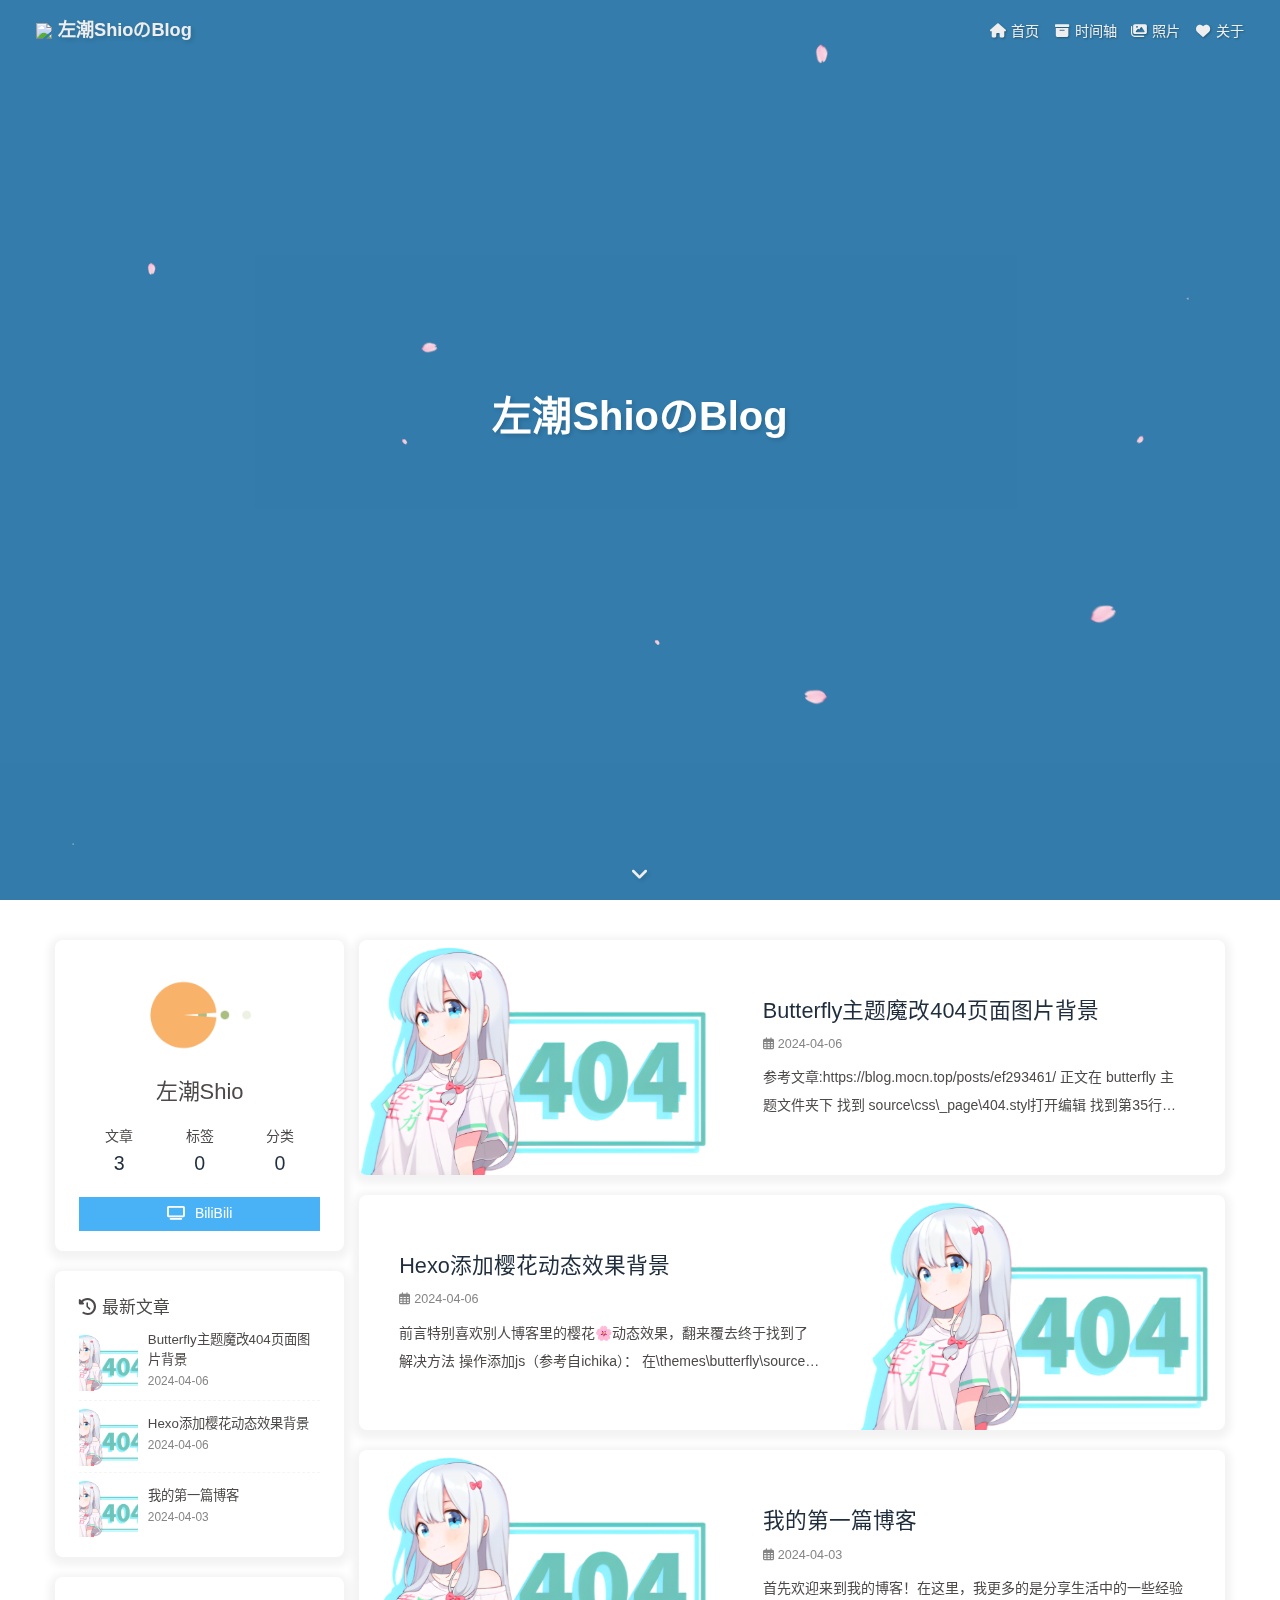
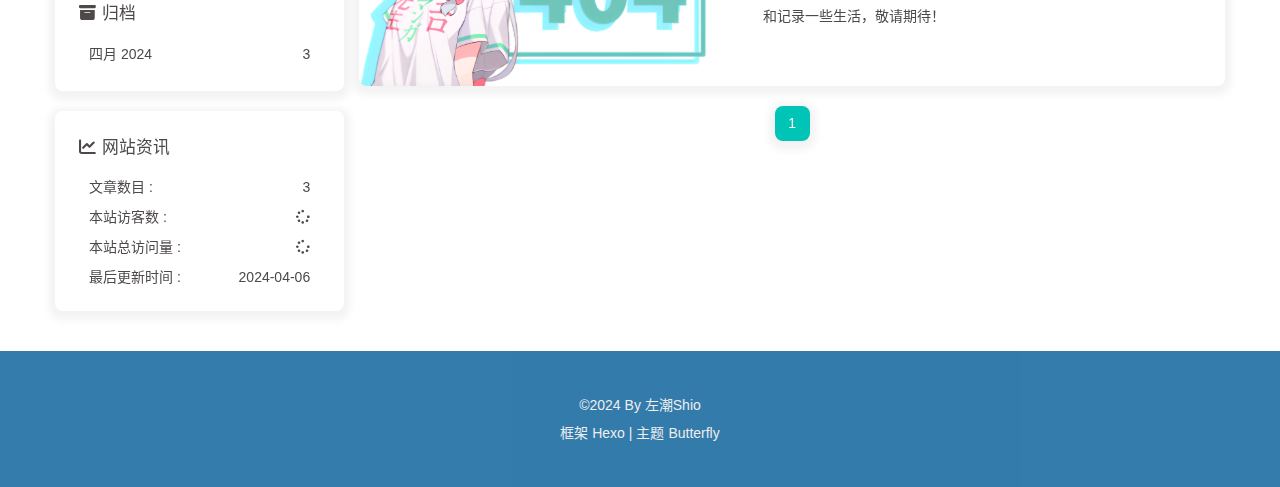
==== commit 2f2a716e: "Site updated: 2024-04-06 16:14:07" ====
--- a/index.html
+++ b/index.html
@@ -51,7 +51,7 @@
   isHome: true,
   isHighlightShrink: false,
   isToc: false,
-  postUpdate: '2024-04-06 15:49:47'
+  postUpdate: '2024-04-06 16:14:01'
 }</script><script>(win=>{
       win.saveToLocal = {
         set: (key, value, ttl) => {
@@ -157,11 +157,11 @@
 1234error_404:  enable: true  subtitle: &#x27;Page Not Found&#x27;  background: /img/404.png
 
 大功告成！
-</div></div></div><div class="recent-post-item"><div class="post_cover right"><a href="/2024/04/06/2024-04-06-Hexo%E6%B7%BB%E5%8A%A0%E6%A8%B1%E8%8A%B1%E5%8A%A8%E6%80%81%E6%95%88%E6%9E%9C%E8%83%8C%E6%99%AF/" title="Hexo添加樱花动态效果背景"><img class="post-bg" src="https://tc.mwm.moe/i/1/2023/10/28/653c6dfc085ee.webp" onerror="this.onerror=null;this.src='/img/404.png'" alt="Hexo添加樱花动态效果背景"></a></div><div class="recent-post-info"><a class="article-title" href="/2024/04/06/2024-04-06-Hexo%E6%B7%BB%E5%8A%A0%E6%A8%B1%E8%8A%B1%E5%8A%A8%E6%80%81%E6%95%88%E6%9E%9C%E8%83%8C%E6%99%AF/" title="Hexo添加樱花动态效果背景">Hexo添加樱花动态效果背景</a><div class="article-meta-wrap"><span class="post-meta-date"><i class="far fa-calendar-alt"></i><span class="article-meta-label">发表于</span><time datetime="2024-04-05T16:10:50.000Z" title="发表于 2024-04-06 00:10:50">2024-04-06</time></span></div><div class="content">前言特别喜欢别人博客里的樱花🌸动态效果，一直折腾寻找方法，翻来覆去终于找到了大神的文章
-链接在这里：https://cnhuazhu.top
-操作在\themes\butterfly\source\js路径下创建一个sakura.js文件，在文件中添加如下代码：
-[base64] stop, staticx;v ...</div></div></div><div class="recent-post-item"><div class="post_cover left"><a href="/2024/04/03/2024-04-03-%E6%88%91%E7%9A%84%E7%AC%AC%E4%B8%80%E7%AF%87%E5%8D%9A%E5%AE%A2/" title="我的第一篇博客"><img class="post-bg" src="https://tc.mwm.moe/i/1/2023/10/28/653c6e52b8a96.webp" onerror="this.onerror=null;this.src='/img/404.png'" alt="我的第一篇博客"></a></div><div class="recent-post-info"><a class="article-title" href="/2024/04/03/2024-04-03-%E6%88%91%E7%9A%84%E7%AC%AC%E4%B8%80%E7%AF%87%E5%8D%9A%E5%AE%A2/" title="我的第一篇博客">我的第一篇博客</a><div class="article-meta-wrap"><span class="post-meta-date"><i class="far fa-calendar-alt"></i><span class="article-meta-label">发表于</span><time datetime="2024-04-03T08:34:50.000Z" title="发表于 2024-04-03 16:34:50">2024-04-03</time></span></div><div class="content">首先欢迎来到我的博客！在这里，我更多的是分享生活中的一些经验和记录一些生活，敬请期待！
-</div></div></div><nav id="pagination"><div class="pagination"><span class="page-number current">1</span></div></nav></div><div class="aside-content" id="aside-content"><div class="card-widget card-info"><div class="is-center"><div class="avatar-img"><img src="https://cdn.jsdelivr.net/gh/zuochao44/blogimage@main/img/avatar2.jpg" onerror="this.onerror=null;this.src='/img/friend_404.gif'" alt="avatar"/></div><div class="author-info__name">左潮Shio</div><div class="author-info__description"></div></div><div class="card-info-data site-data is-center"><a href="/archives/"><div class="headline">文章</div><div class="length-num">3</div></a><a href="/tags/"><div class="headline">标签</div><div class="length-num">0</div></a><a href="/categories/"><div class="headline">分类</div><div class="length-num">0</div></a></div><a id="card-info-btn" target="_blank" rel="noopener" href="https://space.bilibili.com/3493118852729680"><i class="fa-solid fa-tv"></i><span>BiliBili</span></a></div><div class="sticky_layout"><div class="card-widget card-recent-post"><div class="item-headline"><i class="fas fa-history"></i><span>最新文章</span></div><div class="aside-list"><div class="aside-list-item"><a class="thumbnail" href="/2024/04/06/2024-04-06-Butterfly%E4%B8%BB%E9%A2%98%E9%AD%94%E6%94%B9404%E9%A1%B5%E9%9D%A2%E5%9B%BE%E7%89%87%E8%83%8C%E6%99%AF/" title="Butterfly主题魔改404页面图片背景"><img src="https://cdn.jsdelivr.net/gh/zuochao44/blogimage@main/img/404.png" onerror="this.onerror=null;this.src='/img/404.png'" alt="Butterfly主题魔改404页面图片背景"/></a><div class="content"><a class="title" href="/2024/04/06/2024-04-06-Butterfly%E4%B8%BB%E9%A2%98%E9%AD%94%E6%94%B9404%E9%A1%B5%E9%9D%A2%E5%9B%BE%E7%89%87%E8%83%8C%E6%99%AF/" title="Butterfly主题魔改404页面图片背景">Butterfly主题魔改404页面图片背景</a><time datetime="2024-04-05T17:08:50.000Z" title="发表于 2024-04-06 01:08:50">2024-04-06</time></div></div><div class="aside-list-item"><a class="thumbnail" href="/2024/04/06/2024-04-06-Hexo%E6%B7%BB%E5%8A%A0%E6%A8%B1%E8%8A%B1%E5%8A%A8%E6%80%81%E6%95%88%E6%9E%9C%E8%83%8C%E6%99%AF/" title="Hexo添加樱花动态效果背景"><img src="https://tc.mwm.moe/i/1/2023/10/28/653c6dfc085ee.webp" onerror="this.onerror=null;this.src='/img/404.png'" alt="Hexo添加樱花动态效果背景"/></a><div class="content"><a class="title" href="/2024/04/06/2024-04-06-Hexo%E6%B7%BB%E5%8A%A0%E6%A8%B1%E8%8A%B1%E5%8A%A8%E6%80%81%E6%95%88%E6%9E%9C%E8%83%8C%E6%99%AF/" title="Hexo添加樱花动态效果背景">Hexo添加樱花动态效果背景</a><time datetime="2024-04-05T16:10:50.000Z" title="发表于 2024-04-06 00:10:50">2024-04-06</time></div></div><div class="aside-list-item"><a class="thumbnail" href="/2024/04/03/2024-04-03-%E6%88%91%E7%9A%84%E7%AC%AC%E4%B8%80%E7%AF%87%E5%8D%9A%E5%AE%A2/" title="我的第一篇博客"><img src="https://tc.mwm.moe/i/1/2023/10/28/653c6e52b8a96.webp" onerror="this.onerror=null;this.src='/img/404.png'" alt="我的第一篇博客"/></a><div class="content"><a class="title" href="/2024/04/03/2024-04-03-%E6%88%91%E7%9A%84%E7%AC%AC%E4%B8%80%E7%AF%87%E5%8D%9A%E5%AE%A2/" title="我的第一篇博客">我的第一篇博客</a><time datetime="2024-04-03T08:34:50.000Z" title="发表于 2024-04-03 16:34:50">2024-04-03</time></div></div></div></div><div class="card-widget card-archives"><div class="item-headline"><i class="fas fa-archive"></i><span>归档</span></div><ul class="card-archive-list"><li class="card-archive-list-item"><a class="card-archive-list-link" href="/archives/2024/04/"><span class="card-archive-list-date">四月 2024</span><span class="card-archive-list-count">3</span></a></li></ul></div><div class="card-widget card-webinfo"><div class="item-headline"><i class="fas fa-chart-line"></i><span>网站资讯</span></div><div class="webinfo"><div class="webinfo-item"><div class="item-name">文章数目 :</div><div class="item-count">3</div></div><div class="webinfo-item"><div class="item-name">本站访客数 :</div><div class="item-count" id="busuanzi_value_site_uv"><i class="fa-solid fa-spinner fa-spin"></i></div></div><div class="webinfo-item"><div class="item-name">本站总访问量 :</div><div class="item-count" id="busuanzi_value_site_pv"><i class="fa-solid fa-spinner fa-spin"></i></div></div><div class="webinfo-item"><div class="item-name">最后更新时间 :</div><div class="item-count" id="last-push-date" data-lastPushDate="2024-04-06T07:49:47.374Z"><i class="fa-solid fa-spinner fa-spin"></i></div></div></div></div></div></div></main><footer id="footer" style="background-image: url('https://t.mwm.moe/ycy')"><div id="footer-wrap"><div class="copyright">&copy;2024 By 左潮Shio</div><div class="framework-info"><span>框架 </span><a target="_blank" rel="noopener" href="https://hexo.io">Hexo</a><span class="footer-separator">|</span><span>主题 </span><a target="_blank" rel="noopener" href="https://github.com/jerryc127/hexo-theme-butterfly">Butterfly</a></div></div></footer></div><div id="rightside"><div id="rightside-config-hide"><button id="darkmode" type="button" title="浅色和深色模式转换"><i class="fas fa-adjust"></i></button><button id="hide-aside-btn" type="button" title="单栏和双栏切换"><i class="fas fa-arrows-alt-h"></i></button></div><div id="rightside-config-show"><button id="rightside-config" type="button" title="设置"><i class="fas fa-cog fa-spin"></i></button><button id="go-up" type="button" title="回到顶部"><span class="scroll-percent"></span><i class="fas fa-arrow-up"></i></button></div></div><div><script src="/js/utils.js?v=4.13.0"></script><script src="/js/main.js?v=4.13.0"></script><script src="https://cdn.jsdelivr.net/npm/@fancyapps/ui@5.0.33/dist/fancybox/fancybox.umd.min.js"></script><div class="js-pjax"><script>window.typedJSFn = {
+</div></div></div><div class="recent-post-item"><div class="post_cover right"><a href="/2024/04/06/2024-04-06-Hexo%E6%B7%BB%E5%8A%A0%E6%A8%B1%E8%8A%B1%E5%8A%A8%E6%80%81%E6%95%88%E6%9E%9C%E8%83%8C%E6%99%AF/" title="Hexo添加樱花动态效果背景"><img class="post-bg" src="https://tc.mwm.moe/i/1/2023/10/28/653c6dfc085ee.webp" onerror="this.onerror=null;this.src='/img/404.png'" alt="Hexo添加樱花动态效果背景"></a></div><div class="recent-post-info"><a class="article-title" href="/2024/04/06/2024-04-06-Hexo%E6%B7%BB%E5%8A%A0%E6%A8%B1%E8%8A%B1%E5%8A%A8%E6%80%81%E6%95%88%E6%9E%9C%E8%83%8C%E6%99%AF/" title="Hexo添加樱花动态效果背景">Hexo添加樱花动态效果背景</a><div class="article-meta-wrap"><span class="post-meta-date"><i class="far fa-calendar-alt"></i><span class="article-meta-label">发表于</span><time datetime="2024-04-05T16:10:50.000Z" title="发表于 2024-04-06 00:10:50">2024-04-06</time></span></div><div class="content">前言特别喜欢别人博客里的樱花🌸动态效果，翻来覆去终于找到了解决方法
+操作添加js（参考自ichika）：
+在\themes\butterfly\source\js路径下创建一个sakura.js文件，在文件中添加如下代码：
+[base64]//樱 ...</div></div></div><div class="recent-post-item"><div class="post_cover left"><a href="/2024/04/03/2024-04-03-%E6%88%91%E7%9A%84%E7%AC%AC%E4%B8%80%E7%AF%87%E5%8D%9A%E5%AE%A2/" title="我的第一篇博客"><img class="post-bg" src="https://tc.mwm.moe/i/1/2023/10/28/653c6e52b8a96.webp" onerror="this.onerror=null;this.src='/img/404.png'" alt="我的第一篇博客"></a></div><div class="recent-post-info"><a class="article-title" href="/2024/04/03/2024-04-03-%E6%88%91%E7%9A%84%E7%AC%AC%E4%B8%80%E7%AF%87%E5%8D%9A%E5%AE%A2/" title="我的第一篇博客">我的第一篇博客</a><div class="article-meta-wrap"><span class="post-meta-date"><i class="far fa-calendar-alt"></i><span class="article-meta-label">发表于</span><time datetime="2024-04-03T08:34:50.000Z" title="发表于 2024-04-03 16:34:50">2024-04-03</time></span></div><div class="content">首先欢迎来到我的博客！在这里，我更多的是分享生活中的一些经验和记录一些生活，敬请期待！
+</div></div></div><nav id="pagination"><div class="pagination"><span class="page-number current">1</span></div></nav></div><div class="aside-content" id="aside-content"><div class="card-widget card-info"><div class="is-center"><div class="avatar-img"><img src="https://cdn.jsdelivr.net/gh/zuochao44/blogimage@main/img/avatar2.jpg" onerror="this.onerror=null;this.src='/img/friend_404.gif'" alt="avatar"/></div><div class="author-info__name">左潮Shio</div><div class="author-info__description"></div></div><div class="card-info-data site-data is-center"><a href="/archives/"><div class="headline">文章</div><div class="length-num">3</div></a><a href="/tags/"><div class="headline">标签</div><div class="length-num">0</div></a><a href="/categories/"><div class="headline">分类</div><div class="length-num">0</div></a></div><a id="card-info-btn" target="_blank" rel="noopener" href="https://space.bilibili.com/3493118852729680"><i class="fa-solid fa-tv"></i><span>BiliBili</span></a></div><div class="sticky_layout"><div class="card-widget card-recent-post"><div class="item-headline"><i class="fas fa-history"></i><span>最新文章</span></div><div class="aside-list"><div class="aside-list-item"><a class="thumbnail" href="/2024/04/06/2024-04-06-Butterfly%E4%B8%BB%E9%A2%98%E9%AD%94%E6%94%B9404%E9%A1%B5%E9%9D%A2%E5%9B%BE%E7%89%87%E8%83%8C%E6%99%AF/" title="Butterfly主题魔改404页面图片背景"><img src="https://cdn.jsdelivr.net/gh/zuochao44/blogimage@main/img/404.png" onerror="this.onerror=null;this.src='/img/404.png'" alt="Butterfly主题魔改404页面图片背景"/></a><div class="content"><a class="title" href="/2024/04/06/2024-04-06-Butterfly%E4%B8%BB%E9%A2%98%E9%AD%94%E6%94%B9404%E9%A1%B5%E9%9D%A2%E5%9B%BE%E7%89%87%E8%83%8C%E6%99%AF/" title="Butterfly主题魔改404页面图片背景">Butterfly主题魔改404页面图片背景</a><time datetime="2024-04-05T17:08:50.000Z" title="发表于 2024-04-06 01:08:50">2024-04-06</time></div></div><div class="aside-list-item"><a class="thumbnail" href="/2024/04/06/2024-04-06-Hexo%E6%B7%BB%E5%8A%A0%E6%A8%B1%E8%8A%B1%E5%8A%A8%E6%80%81%E6%95%88%E6%9E%9C%E8%83%8C%E6%99%AF/" title="Hexo添加樱花动态效果背景"><img src="https://tc.mwm.moe/i/1/2023/10/28/653c6dfc085ee.webp" onerror="this.onerror=null;this.src='/img/404.png'" alt="Hexo添加樱花动态效果背景"/></a><div class="content"><a class="title" href="/2024/04/06/2024-04-06-Hexo%E6%B7%BB%E5%8A%A0%E6%A8%B1%E8%8A%B1%E5%8A%A8%E6%80%81%E6%95%88%E6%9E%9C%E8%83%8C%E6%99%AF/" title="Hexo添加樱花动态效果背景">Hexo添加樱花动态效果背景</a><time datetime="2024-04-05T16:10:50.000Z" title="发表于 2024-04-06 00:10:50">2024-04-06</time></div></div><div class="aside-list-item"><a class="thumbnail" href="/2024/04/03/2024-04-03-%E6%88%91%E7%9A%84%E7%AC%AC%E4%B8%80%E7%AF%87%E5%8D%9A%E5%AE%A2/" title="我的第一篇博客"><img src="https://tc.mwm.moe/i/1/2023/10/28/653c6e52b8a96.webp" onerror="this.onerror=null;this.src='/img/404.png'" alt="我的第一篇博客"/></a><div class="content"><a class="title" href="/2024/04/03/2024-04-03-%E6%88%91%E7%9A%84%E7%AC%AC%E4%B8%80%E7%AF%87%E5%8D%9A%E5%AE%A2/" title="我的第一篇博客">我的第一篇博客</a><time datetime="2024-04-03T08:34:50.000Z" title="发表于 2024-04-03 16:34:50">2024-04-03</time></div></div></div></div><div class="card-widget card-archives"><div class="item-headline"><i class="fas fa-archive"></i><span>归档</span></div><ul class="card-archive-list"><li class="card-archive-list-item"><a class="card-archive-list-link" href="/archives/2024/04/"><span class="card-archive-list-date">四月 2024</span><span class="card-archive-list-count">3</span></a></li></ul></div><div class="card-widget card-webinfo"><div class="item-headline"><i class="fas fa-chart-line"></i><span>网站资讯</span></div><div class="webinfo"><div class="webinfo-item"><div class="item-name">文章数目 :</div><div class="item-count">3</div></div><div class="webinfo-item"><div class="item-name">本站访客数 :</div><div class="item-count" id="busuanzi_value_site_uv"><i class="fa-solid fa-spinner fa-spin"></i></div></div><div class="webinfo-item"><div class="item-name">本站总访问量 :</div><div class="item-count" id="busuanzi_value_site_pv"><i class="fa-solid fa-spinner fa-spin"></i></div></div><div class="webinfo-item"><div class="item-name">最后更新时间 :</div><div class="item-count" id="last-push-date" data-lastPushDate="2024-04-06T08:14:01.955Z"><i class="fa-solid fa-spinner fa-spin"></i></div></div></div></div></div></div></main><footer id="footer" style="background-image: url('https://t.mwm.moe/ycy')"><div id="footer-wrap"><div class="copyright">&copy;2024 By 左潮Shio</div><div class="framework-info"><span>框架 </span><a target="_blank" rel="noopener" href="https://hexo.io">Hexo</a><span class="footer-separator">|</span><span>主题 </span><a target="_blank" rel="noopener" href="https://github.com/jerryc127/hexo-theme-butterfly">Butterfly</a></div></div></footer></div><div id="rightside"><div id="rightside-config-hide"><button id="darkmode" type="button" title="浅色和深色模式转换"><i class="fas fa-adjust"></i></button><button id="hide-aside-btn" type="button" title="单栏和双栏切换"><i class="fas fa-arrows-alt-h"></i></button></div><div id="rightside-config-show"><button id="rightside-config" type="button" title="设置"><i class="fas fa-cog fa-spin"></i></button><button id="go-up" type="button" title="回到顶部"><span class="scroll-percent"></span><i class="fas fa-arrow-up"></i></button></div></div><div><script src="/js/utils.js?v=4.13.0"></script><script src="/js/main.js?v=4.13.0"></script><script src="https://cdn.jsdelivr.net/npm/@fancyapps/ui@5.0.33/dist/fancybox/fancybox.umd.min.js"></script><div class="js-pjax"><script>window.typedJSFn = {
   init: (str) => {
     window.typed = new Typed('#subtitle', Object.assign({
       strings: str,
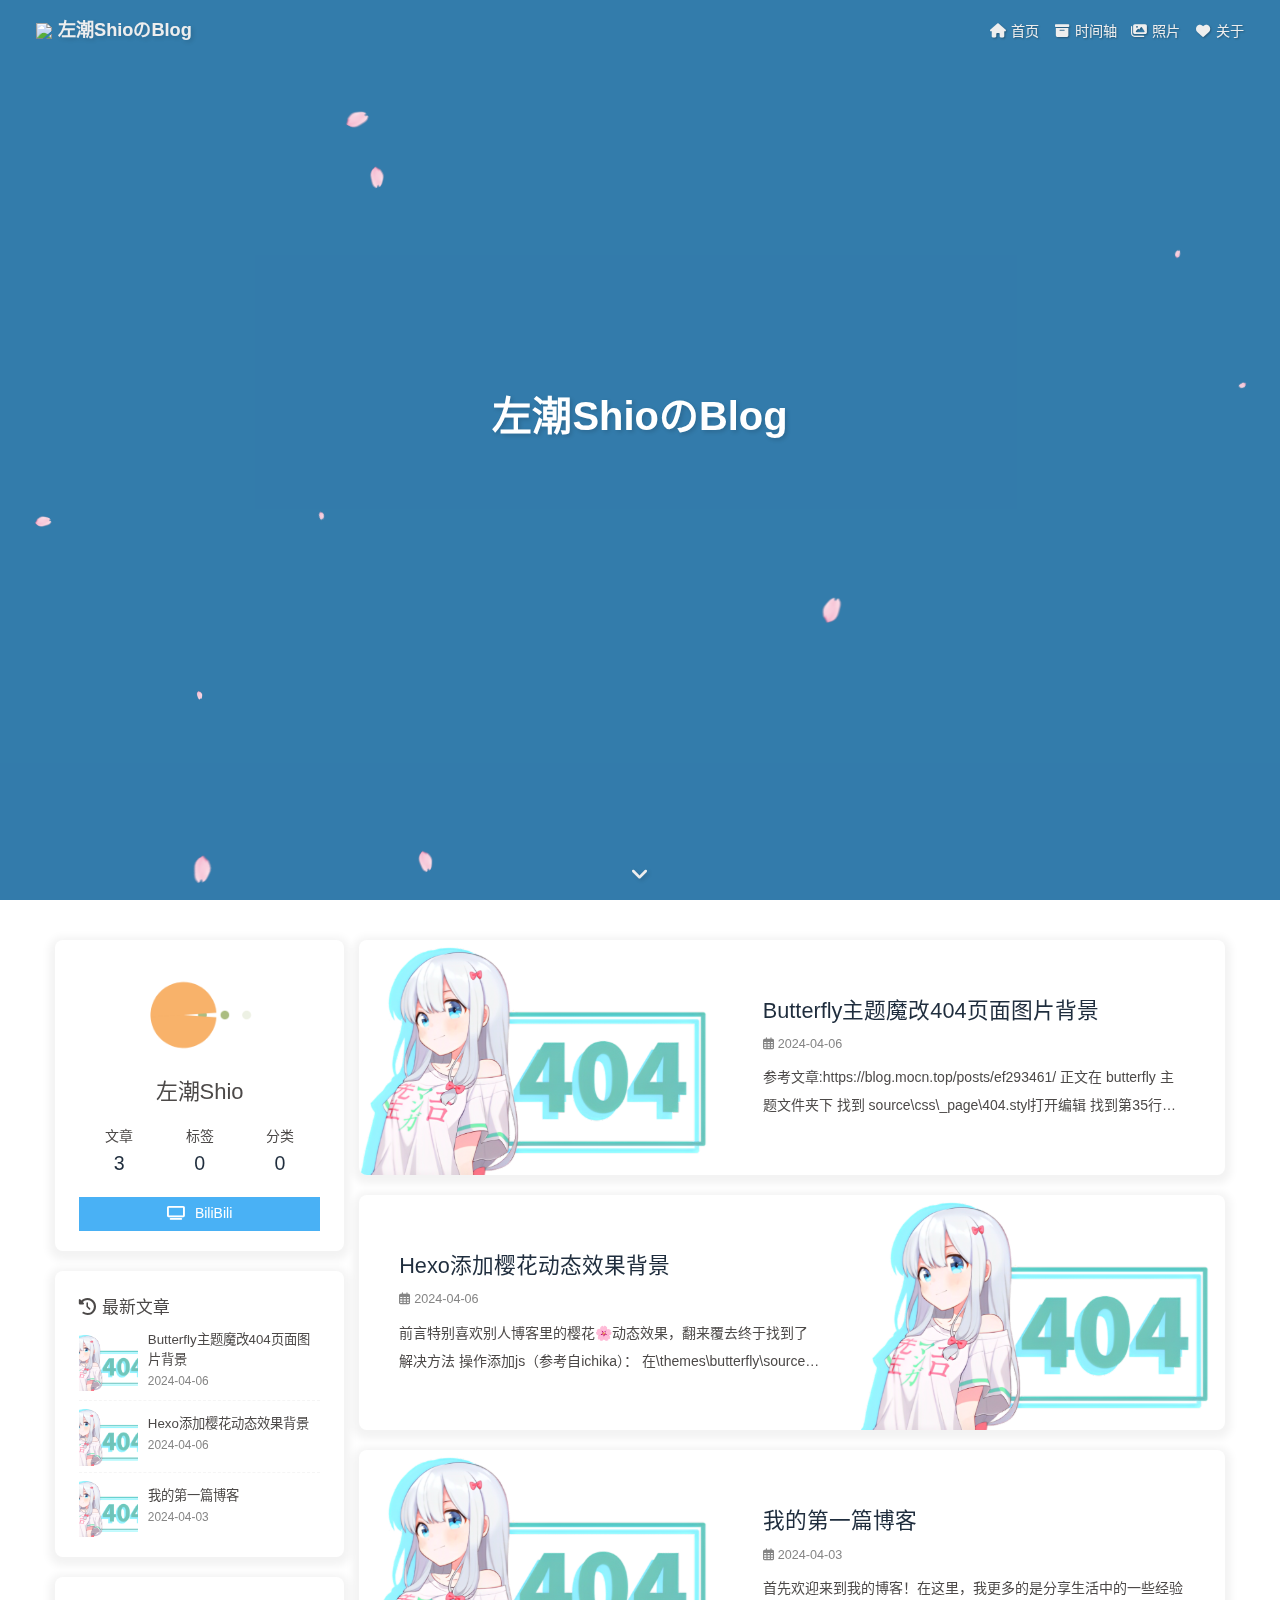
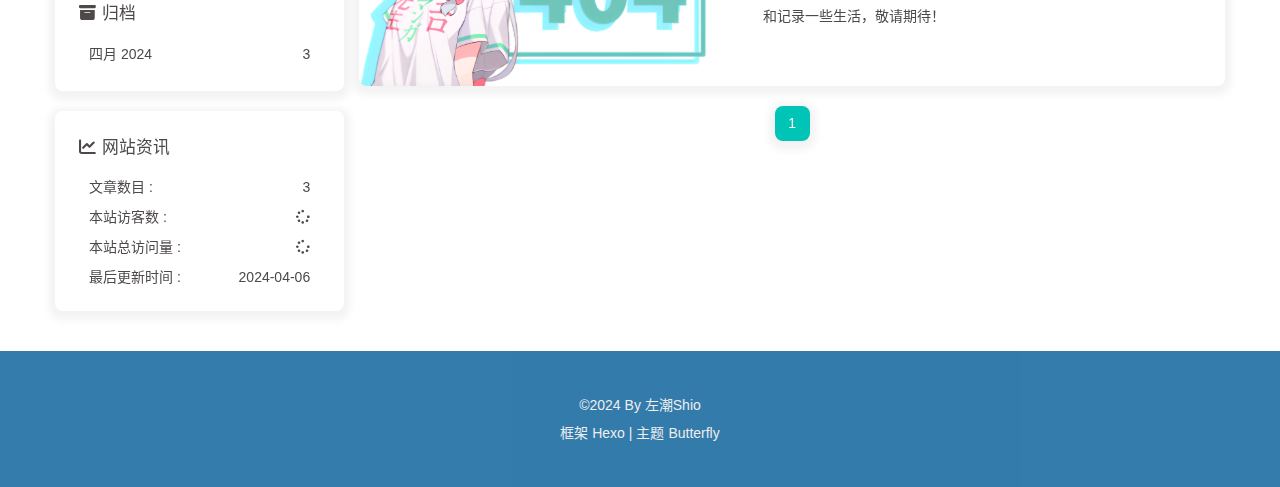
==== commit c38b0e4d: "Site updated: 2024-04-06 16:16:25" ====
--- a/index.html
+++ b/index.html
@@ -51,7 +51,7 @@
   isHome: true,
   isHighlightShrink: false,
   isToc: false,
-  postUpdate: '2024-04-06 16:14:01'
+  postUpdate: '2024-04-06 16:16:21'
 }</script><script>(win=>{
       win.saveToLocal = {
         set: (key, value, ttl) => {
@@ -161,7 +161,7 @@
 操作添加js（参考自ichika）：
 在\themes\butterfly\source\js路径下创建一个sakura.js文件，在文件中添加如下代码：
 [base64]//樱 ...</div></div></div><div class="recent-post-item"><div class="post_cover left"><a href="/2024/04/03/2024-04-03-%E6%88%91%E7%9A%84%E7%AC%AC%E4%B8%80%E7%AF%87%E5%8D%9A%E5%AE%A2/" title="我的第一篇博客"><img class="post-bg" src="https://tc.mwm.moe/i/1/2023/10/28/653c6e52b8a96.webp" onerror="this.onerror=null;this.src='/img/404.png'" alt="我的第一篇博客"></a></div><div class="recent-post-info"><a class="article-title" href="/2024/04/03/2024-04-03-%E6%88%91%E7%9A%84%E7%AC%AC%E4%B8%80%E7%AF%87%E5%8D%9A%E5%AE%A2/" title="我的第一篇博客">我的第一篇博客</a><div class="article-meta-wrap"><span class="post-meta-date"><i class="far fa-calendar-alt"></i><span class="article-meta-label">发表于</span><time datetime="2024-04-03T08:34:50.000Z" title="发表于 2024-04-03 16:34:50">2024-04-03</time></span></div><div class="content">首先欢迎来到我的博客！在这里，我更多的是分享生活中的一些经验和记录一些生活，敬请期待！
-</div></div></div><nav id="pagination"><div class="pagination"><span class="page-number current">1</span></div></nav></div><div class="aside-content" id="aside-content"><div class="card-widget card-info"><div class="is-center"><div class="avatar-img"><img src="https://cdn.jsdelivr.net/gh/zuochao44/blogimage@main/img/avatar2.jpg" onerror="this.onerror=null;this.src='/img/friend_404.gif'" alt="avatar"/></div><div class="author-info__name">左潮Shio</div><div class="author-info__description"></div></div><div class="card-info-data site-data is-center"><a href="/archives/"><div class="headline">文章</div><div class="length-num">3</div></a><a href="/tags/"><div class="headline">标签</div><div class="length-num">0</div></a><a href="/categories/"><div class="headline">分类</div><div class="length-num">0</div></a></div><a id="card-info-btn" target="_blank" rel="noopener" href="https://space.bilibili.com/3493118852729680"><i class="fa-solid fa-tv"></i><span>BiliBili</span></a></div><div class="sticky_layout"><div class="card-widget card-recent-post"><div class="item-headline"><i class="fas fa-history"></i><span>最新文章</span></div><div class="aside-list"><div class="aside-list-item"><a class="thumbnail" href="/2024/04/06/2024-04-06-Butterfly%E4%B8%BB%E9%A2%98%E9%AD%94%E6%94%B9404%E9%A1%B5%E9%9D%A2%E5%9B%BE%E7%89%87%E8%83%8C%E6%99%AF/" title="Butterfly主题魔改404页面图片背景"><img src="https://cdn.jsdelivr.net/gh/zuochao44/blogimage@main/img/404.png" onerror="this.onerror=null;this.src='/img/404.png'" alt="Butterfly主题魔改404页面图片背景"/></a><div class="content"><a class="title" href="/2024/04/06/2024-04-06-Butterfly%E4%B8%BB%E9%A2%98%E9%AD%94%E6%94%B9404%E9%A1%B5%E9%9D%A2%E5%9B%BE%E7%89%87%E8%83%8C%E6%99%AF/" title="Butterfly主题魔改404页面图片背景">Butterfly主题魔改404页面图片背景</a><time datetime="2024-04-05T17:08:50.000Z" title="发表于 2024-04-06 01:08:50">2024-04-06</time></div></div><div class="aside-list-item"><a class="thumbnail" href="/2024/04/06/2024-04-06-Hexo%E6%B7%BB%E5%8A%A0%E6%A8%B1%E8%8A%B1%E5%8A%A8%E6%80%81%E6%95%88%E6%9E%9C%E8%83%8C%E6%99%AF/" title="Hexo添加樱花动态效果背景"><img src="https://tc.mwm.moe/i/1/2023/10/28/653c6dfc085ee.webp" onerror="this.onerror=null;this.src='/img/404.png'" alt="Hexo添加樱花动态效果背景"/></a><div class="content"><a class="title" href="/2024/04/06/2024-04-06-Hexo%E6%B7%BB%E5%8A%A0%E6%A8%B1%E8%8A%B1%E5%8A%A8%E6%80%81%E6%95%88%E6%9E%9C%E8%83%8C%E6%99%AF/" title="Hexo添加樱花动态效果背景">Hexo添加樱花动态效果背景</a><time datetime="2024-04-05T16:10:50.000Z" title="发表于 2024-04-06 00:10:50">2024-04-06</time></div></div><div class="aside-list-item"><a class="thumbnail" href="/2024/04/03/2024-04-03-%E6%88%91%E7%9A%84%E7%AC%AC%E4%B8%80%E7%AF%87%E5%8D%9A%E5%AE%A2/" title="我的第一篇博客"><img src="https://tc.mwm.moe/i/1/2023/10/28/653c6e52b8a96.webp" onerror="this.onerror=null;this.src='/img/404.png'" alt="我的第一篇博客"/></a><div class="content"><a class="title" href="/2024/04/03/2024-04-03-%E6%88%91%E7%9A%84%E7%AC%AC%E4%B8%80%E7%AF%87%E5%8D%9A%E5%AE%A2/" title="我的第一篇博客">我的第一篇博客</a><time datetime="2024-04-03T08:34:50.000Z" title="发表于 2024-04-03 16:34:50">2024-04-03</time></div></div></div></div><div class="card-widget card-archives"><div class="item-headline"><i class="fas fa-archive"></i><span>归档</span></div><ul class="card-archive-list"><li class="card-archive-list-item"><a class="card-archive-list-link" href="/archives/2024/04/"><span class="card-archive-list-date">四月 2024</span><span class="card-archive-list-count">3</span></a></li></ul></div><div class="card-widget card-webinfo"><div class="item-headline"><i class="fas fa-chart-line"></i><span>网站资讯</span></div><div class="webinfo"><div class="webinfo-item"><div class="item-name">文章数目 :</div><div class="item-count">3</div></div><div class="webinfo-item"><div class="item-name">本站访客数 :</div><div class="item-count" id="busuanzi_value_site_uv"><i class="fa-solid fa-spinner fa-spin"></i></div></div><div class="webinfo-item"><div class="item-name">本站总访问量 :</div><div class="item-count" id="busuanzi_value_site_pv"><i class="fa-solid fa-spinner fa-spin"></i></div></div><div class="webinfo-item"><div class="item-name">最后更新时间 :</div><div class="item-count" id="last-push-date" data-lastPushDate="2024-04-06T08:14:01.955Z"><i class="fa-solid fa-spinner fa-spin"></i></div></div></div></div></div></div></main><footer id="footer" style="background-image: url('https://t.mwm.moe/ycy')"><div id="footer-wrap"><div class="copyright">&copy;2024 By 左潮Shio</div><div class="framework-info"><span>框架 </span><a target="_blank" rel="noopener" href="https://hexo.io">Hexo</a><span class="footer-separator">|</span><span>主题 </span><a target="_blank" rel="noopener" href="https://github.com/jerryc127/hexo-theme-butterfly">Butterfly</a></div></div></footer></div><div id="rightside"><div id="rightside-config-hide"><button id="darkmode" type="button" title="浅色和深色模式转换"><i class="fas fa-adjust"></i></button><button id="hide-aside-btn" type="button" title="单栏和双栏切换"><i class="fas fa-arrows-alt-h"></i></button></div><div id="rightside-config-show"><button id="rightside-config" type="button" title="设置"><i class="fas fa-cog fa-spin"></i></button><button id="go-up" type="button" title="回到顶部"><span class="scroll-percent"></span><i class="fas fa-arrow-up"></i></button></div></div><div><script src="/js/utils.js?v=4.13.0"></script><script src="/js/main.js?v=4.13.0"></script><script src="https://cdn.jsdelivr.net/npm/@fancyapps/ui@5.0.33/dist/fancybox/fancybox.umd.min.js"></script><div class="js-pjax"><script>window.typedJSFn = {
+</div></div></div><nav id="pagination"><div class="pagination"><span class="page-number current">1</span></div></nav></div><div class="aside-content" id="aside-content"><div class="card-widget card-info"><div class="is-center"><div class="avatar-img"><img src="https://cdn.jsdelivr.net/gh/zuochao44/blogimage@main/img/avatar2.jpg" onerror="this.onerror=null;this.src='/img/friend_404.gif'" alt="avatar"/></div><div class="author-info__name">左潮Shio</div><div class="author-info__description"></div></div><div class="card-info-data site-data is-center"><a href="/archives/"><div class="headline">文章</div><div class="length-num">3</div></a><a href="/tags/"><div class="headline">标签</div><div class="length-num">0</div></a><a href="/categories/"><div class="headline">分类</div><div class="length-num">0</div></a></div><a id="card-info-btn" target="_blank" rel="noopener" href="https://space.bilibili.com/3493118852729680"><i class="fa-solid fa-tv"></i><span>BiliBili</span></a></div><div class="sticky_layout"><div class="card-widget card-recent-post"><div class="item-headline"><i class="fas fa-history"></i><span>最新文章</span></div><div class="aside-list"><div class="aside-list-item"><a class="thumbnail" href="/2024/04/06/2024-04-06-Butterfly%E4%B8%BB%E9%A2%98%E9%AD%94%E6%94%B9404%E9%A1%B5%E9%9D%A2%E5%9B%BE%E7%89%87%E8%83%8C%E6%99%AF/" title="Butterfly主题魔改404页面图片背景"><img src="https://cdn.jsdelivr.net/gh/zuochao44/blogimage@main/img/404.png" onerror="this.onerror=null;this.src='/img/404.png'" alt="Butterfly主题魔改404页面图片背景"/></a><div class="content"><a class="title" href="/2024/04/06/2024-04-06-Butterfly%E4%B8%BB%E9%A2%98%E9%AD%94%E6%94%B9404%E9%A1%B5%E9%9D%A2%E5%9B%BE%E7%89%87%E8%83%8C%E6%99%AF/" title="Butterfly主题魔改404页面图片背景">Butterfly主题魔改404页面图片背景</a><time datetime="2024-04-05T17:08:50.000Z" title="发表于 2024-04-06 01:08:50">2024-04-06</time></div></div><div class="aside-list-item"><a class="thumbnail" href="/2024/04/06/2024-04-06-Hexo%E6%B7%BB%E5%8A%A0%E6%A8%B1%E8%8A%B1%E5%8A%A8%E6%80%81%E6%95%88%E6%9E%9C%E8%83%8C%E6%99%AF/" title="Hexo添加樱花动态效果背景"><img src="https://tc.mwm.moe/i/1/2023/10/28/653c6dfc085ee.webp" onerror="this.onerror=null;this.src='/img/404.png'" alt="Hexo添加樱花动态效果背景"/></a><div class="content"><a class="title" href="/2024/04/06/2024-04-06-Hexo%E6%B7%BB%E5%8A%A0%E6%A8%B1%E8%8A%B1%E5%8A%A8%E6%80%81%E6%95%88%E6%9E%9C%E8%83%8C%E6%99%AF/" title="Hexo添加樱花动态效果背景">Hexo添加樱花动态效果背景</a><time datetime="2024-04-05T16:10:50.000Z" title="发表于 2024-04-06 00:10:50">2024-04-06</time></div></div><div class="aside-list-item"><a class="thumbnail" href="/2024/04/03/2024-04-03-%E6%88%91%E7%9A%84%E7%AC%AC%E4%B8%80%E7%AF%87%E5%8D%9A%E5%AE%A2/" title="我的第一篇博客"><img src="https://tc.mwm.moe/i/1/2023/10/28/653c6e52b8a96.webp" onerror="this.onerror=null;this.src='/img/404.png'" alt="我的第一篇博客"/></a><div class="content"><a class="title" href="/2024/04/03/2024-04-03-%E6%88%91%E7%9A%84%E7%AC%AC%E4%B8%80%E7%AF%87%E5%8D%9A%E5%AE%A2/" title="我的第一篇博客">我的第一篇博客</a><time datetime="2024-04-03T08:34:50.000Z" title="发表于 2024-04-03 16:34:50">2024-04-03</time></div></div></div></div><div class="card-widget card-archives"><div class="item-headline"><i class="fas fa-archive"></i><span>归档</span></div><ul class="card-archive-list"><li class="card-archive-list-item"><a class="card-archive-list-link" href="/archives/2024/04/"><span class="card-archive-list-date">四月 2024</span><span class="card-archive-list-count">3</span></a></li></ul></div><div class="card-widget card-webinfo"><div class="item-headline"><i class="fas fa-chart-line"></i><span>网站资讯</span></div><div class="webinfo"><div class="webinfo-item"><div class="item-name">文章数目 :</div><div class="item-count">3</div></div><div class="webinfo-item"><div class="item-name">本站访客数 :</div><div class="item-count" id="busuanzi_value_site_uv"><i class="fa-solid fa-spinner fa-spin"></i></div></div><div class="webinfo-item"><div class="item-name">本站总访问量 :</div><div class="item-count" id="busuanzi_value_site_pv"><i class="fa-solid fa-spinner fa-spin"></i></div></div><div class="webinfo-item"><div class="item-name">最后更新时间 :</div><div class="item-count" id="last-push-date" data-lastPushDate="2024-04-06T08:16:21.450Z"><i class="fa-solid fa-spinner fa-spin"></i></div></div></div></div></div></div></main><footer id="footer" style="background-image: url('https://t.mwm.moe/ycy')"><div id="footer-wrap"><div class="copyright">&copy;2024 By 左潮Shio</div><div class="framework-info"><span>框架 </span><a target="_blank" rel="noopener" href="https://hexo.io">Hexo</a><span class="footer-separator">|</span><span>主题 </span><a target="_blank" rel="noopener" href="https://github.com/jerryc127/hexo-theme-butterfly">Butterfly</a></div></div></footer></div><div id="rightside"><div id="rightside-config-hide"><button id="darkmode" type="button" title="浅色和深色模式转换"><i class="fas fa-adjust"></i></button><button id="hide-aside-btn" type="button" title="单栏和双栏切换"><i class="fas fa-arrows-alt-h"></i></button></div><div id="rightside-config-show"><button id="rightside-config" type="button" title="设置"><i class="fas fa-cog fa-spin"></i></button><button id="go-up" type="button" title="回到顶部"><span class="scroll-percent"></span><i class="fas fa-arrow-up"></i></button></div></div><div><script src="/js/utils.js?v=4.13.0"></script><script src="/js/main.js?v=4.13.0"></script><script src="https://cdn.jsdelivr.net/npm/@fancyapps/ui@5.0.33/dist/fancybox/fancybox.umd.min.js"></script><div class="js-pjax"><script>window.typedJSFn = {
   init: (str) => {
     window.typed = new Typed('#subtitle', Object.assign({
       strings: str,
